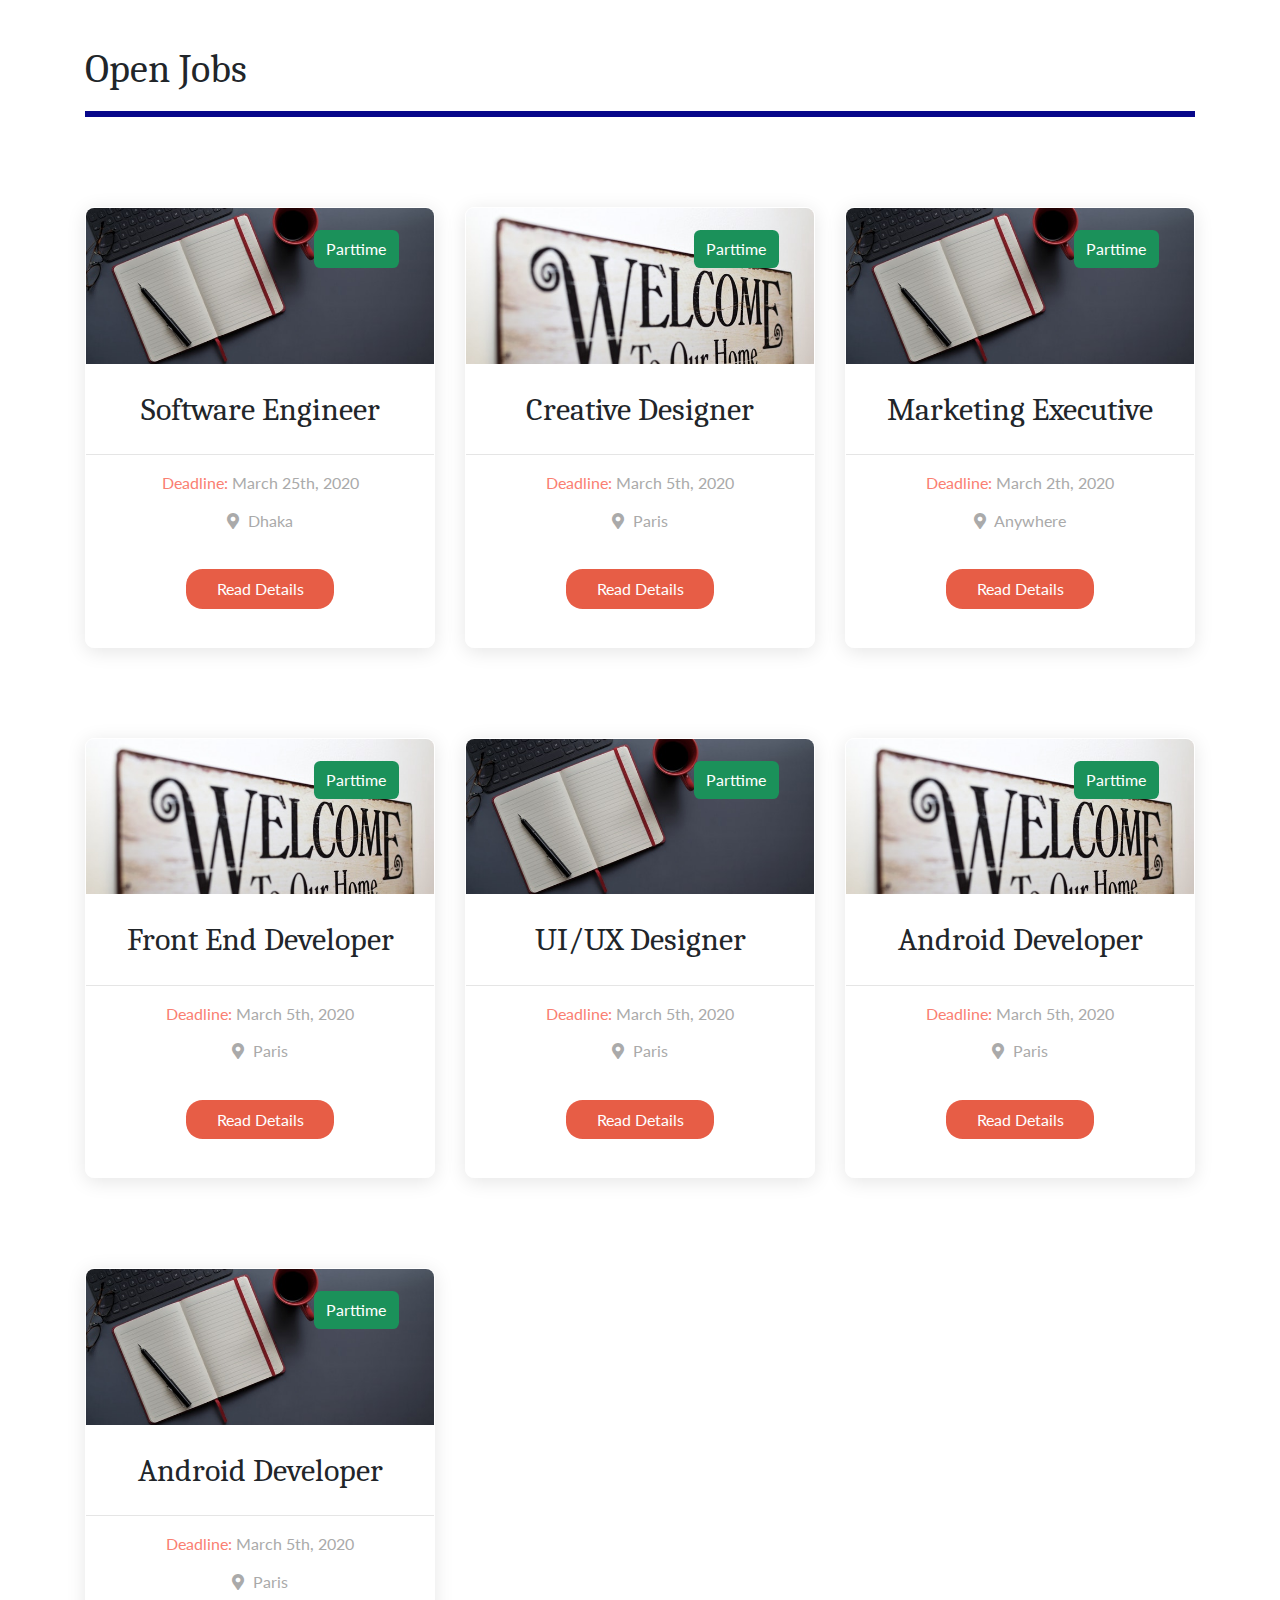
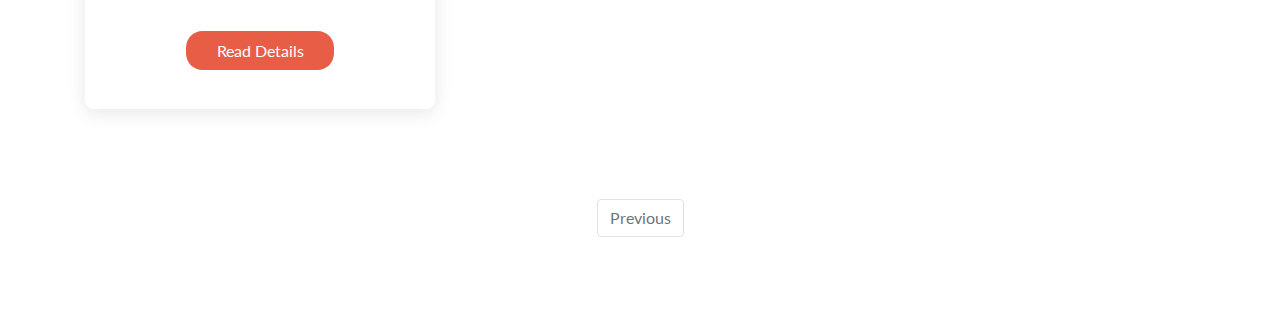
==== v0.02/index.html @ 9cc53091 "modal popup first version- bug need to fix" ====
<!DOCTYPE html>
<html lang="en">

<head>
    <meta charset="UTF-8">
    <meta name="viewport" content="width=device-width, initial-scale=1.0">
    <title>Job Listing Page</title>
    <link rel="stylesheet" href="https://stackpath.bootstrapcdn.com/bootstrap/4.4.1/css/bootstrap.min.css"
        integrity="sha384-Vkoo8x4CGsO3+Hhxv8T/Q5PaXtkKtu6ug5TOeNV6gBiFeWPGFN9MuhOf23Q9Ifjh" crossorigin="anonymous">
    <link rel="stylesheet" href="https://cdnjs.cloudflare.com/ajax/libs/font-awesome/5.12.1/css/all.min.css">
    <link rel="stylesheet" href="./style.css">
</head>

<body>
    <div class="open-jobs-wrapper">
        <div class="container">
            <h1 class="heading">Open Jobs</h1>
            <div id="page">
                <div class="row">
                    <div class="col-12 col-sm-6 col-md-6 col-lg-4 col-xl-4">
                        <div class="my-card card-1">
                            <div class="banner">
                                <span class="job-nature">Parttime</span>
                            </div>
                            <div class="job-header">
                                <!-- <i class="fab fa-adn"></i> -->
                                <h2 class="title">Software Engineer</h2>
                            </div>
                            <hr>
                            <div class="job-description">
                                <p><span class="deadline">Deadline:</span> March 25th, 2020</p>
                                <p class="location"><i class="fas fa-map-marker-alt"></i>Dhaka</p>
                            </div>
                            <div class="button-block">
                                <a href="./details.html" class="button">Read Details</a>
                            </div>
                        </div>
                    </div>

                    <div class="col-12 col-sm-6 col-md-6 col-lg-4 col-xl-4">
                        <div class="my-card card-2">
                            <div class="banner">
                                <span class="job-nature">Parttime</span>
                            </div>
                            <div class="job-header">

                                <!-- <i class="fab fa-algolia"></i> -->
                                <h2 class="title">Creative Designer</h2>
                            </div>
                            <hr>
                            <div class="job-description">
                                <p><span class="deadline">Deadline:</span> March 5th, 2020</p>
                                <p class="location"><i class="fas fa-map-marker-alt"></i>Paris</p>
                            </div>
                            <div class="button-block">
                                <a href="./details.html" class="button">Read Details</a>
                            </div>
                        </div>
                    </div>
                    <div class="col-12 col-sm-6 col-md-6 col-lg-4 col-xl-4">
                        <div class="my-card card-3">
                            <div class="banner">
                                <span class="job-nature">Parttime</span>
                            </div>
                            <div class="job-header">

                                <!-- <i class="fab fa-adn"></i> -->
                                <h2 class="title">Marketing Executive</h2>
                            </div>
                            <hr>
                            <div class="job-description">
                                <p><span class="deadline">Deadline:</span> March 2th, 2020</p>
                                <p class="location"><i class="fas fa-map-marker-alt"></i>Anywhere</p>
                            </div>
                            <div class="button-block">
                                <a href="./details.html" class="button">Read Details</a>
                            </div>
                        </div>
                    </div>
                    <div class="col-12 col-sm-6 col-md-6 col-lg-4 col-xl-4">
                        <div class="my-card card-4">
                            <div class="banner">
                                <span class="job-nature">Parttime</span>
                            </div>
                            <div class="job-header">
                                
                                <h2 class="title">Front End Developer</h2>
                            </div>
                            <hr>
                            <div class="job-description">
                                <p><span class="deadline">Deadline:</span> March 5th, 2020</p>
                                <p class="location"><i class="fas fa-map-marker-alt"></i>Paris</p>
                            </div>
                            <div class="button-block">
                                <a href="./details.html" class="button">Read Details</a>
                            </div>
                        </div>
                    </div>

                    <div class="col-12 col-sm-6 col-md-6 col-lg-4 col-xl-4">
                        <div class="my-card card-5">
                            <div class="banner">
                                <span class="job-nature">Parttime</span>
                            </div>
                            <div class="job-header">

                                <!-- <i class="fab fa-airbnb"></i> -->
                                <h2 class="title">UI/UX Designer</h2>
                            </div>
                            <hr>
                            <div class="job-description">
                                <p><span class="deadline">Deadline:</span> March 5th, 2020</p>
                                <p class="location"><i class="fas fa-map-marker-alt"></i>Paris</p>
                            </div>
                            <div class="button-block">
                                <a href="./details.html" class="button">Read Details</a>
                            </div>
                        </div>
                    </div>

                    <div class="col-12 col-sm-6 col-md-6 col-lg-4 col-xl-4">
                        <div class="my-card card-6">
                            <div class="banner">
                                <span class="job-nature">Parttime</span>
                            </div>
                            <div class="job-header">

                                <!-- <i class="fab fa-airbnb"></i> -->
                                <h2 class="title">Android Developer</h2>
                            </div>
                            <hr>
                            <div class="job-description">
                                <p><span class="deadline">Deadline:</span> March 5th, 2020</p>
                                <p class="location"><i class="fas fa-map-marker-alt"></i>Paris</p>
                            </div>
                            <div class="button-block">
                                <a href="./details.html" class="button">Read Details</a>
                            </div>
                        </div>
                    </div><div class="col-12 col-sm-6 col-md-6 col-lg-4 col-xl-4">
                        <div class="my-card card-7">
                            <div class="banner">
                                <span class="job-nature">Parttime</span>
                            </div>
                            <div class="job-header">

                                <!-- <i class="fab fa-airbnb"></i> -->
                                <h2 class="title">Android Developer</h2>
                            </div>
                            <hr>
                            <div class="job-description">
                                <p><span class="deadline">Deadline:</span> March 5th, 2020</p>
                                <p class="location"><i class="fas fa-map-marker-alt"></i>Paris</p>
                            </div>
                            <div class="button-block">
                                <a href="./details.html" class="button">Read Details</a>
                            </div>
                        </div>
                    </div>
                </div>
            </div>

            <nav aria-label="Page navigation example">
                <ul class="pagination justify-content-center">
                    <li class="page-item disabled">
                        <a class="page-link" href="#" tabindex="-1">Previous</a>
                    </li>
                    <!-- <li class="page-item">
                        <a class="page-link" href="#">1<span class="sr-only">(current)</span></a>
                    </li>
                    <li class="page-item">
                        <a class="page-link" href="#">2</a>
                    </li>
                    <li class="page-item"><a class="page-link" href="#">3</a></li>
                ./details.html<li class="page-item">
                        <a class="page-link" href="#">Next</a>
                    </li> -->
                </ul>
            </nav>
        </div>
    </div>

    <!-- Bootstrap Core JavaScript -->
    <!-- jQuery first, then Popper.js, then Bootstrap JS -->
    <script src="https://code.jquery.com/jquery-3.4.1.min.js"
        integrity="sha256-CSXorXvZcTkaix6Yvo6HppcZGetbYMGWSFlBw8HfCJo=" crossorigin="anonymous"></script>
    <script src="https://cdn.jsdelivr.net/npm/popper.js@1.16.0/dist/umd/popper.min.js"
        integrity="sha384-Q6E9RHvbIyZFJoft+2mJbHaEWldlvI9IOYy5n3zV9zzTtmI3UksdQRVvoxMfooAo" crossorigin="anonymous">
    </script>
    <script src="https://stackpath.bootstrapcdn.com/bootstrap/4.4.1/js/bootstrap.min.js"
        integrity="sha384-wfSDF2E50Y2D1uUdj0O3uMBJnjuUD4Ih7YwaYd1iqfktj0Uod8GCExl3Og8ifwB6" crossorigin="anonymous">
    </script>
    <!-- <script src="./script.js"></script> -->
</body>

</html>
---- v0.02/style.css ----
@import url('https://fonts.googleapis.com/css?family=Caladea|Lato&display=swap');

body {
    margin: 0;
    padding: 0;
    font-family: 'Lato', sans-serif;
    font-size: 16px;
    line-height: 1.5rem;
}

.open-jobs-wrapper {
    margin-top: 5vh;
    margin-bottom: 10vh;
}

.open-jobs-wrapper .heading {
    font-family: 'Caladea', serif;
    margin-bottom: 10vh;
    padding-bottom: 2vh;
    border-bottom: 0.7vh solid rgb(7, 7, 138);
}

.my-card {
    /* width: 30vw; */
    border-radius: 1vh;
    border: 1px solid #fff;
    margin-bottom: 10vh;
    box-shadow: 0 0.3vw 1.5vw 0 rgba(0, 0, 0, 0.1);
    /* box-shadow: 0 0.3vw 1.5vw 0 rgba(0, 0, 0, 0.19); */
    /* text-align: center; */
    position: relative;
}

.my-card .banner {
    background-image: url(./image/showcase_1.jpg);
    width: 100%;
    height: 17.3vh;
    background-size: cover;
    border-top-left-radius: 0.9vh;
    border-top-right-radius: 0.9vh;
}

.card-2 .banner{
    background-image: url(./image/showcase_2.jpg);
}

.card-4 .banner {
    background-image: url(./image/showcase_2.jpg);
}

.card-6 .banner {
    background-image: url(./image/showcase_2.jpg);
}

.my-card p {
    color: #aaa;
    margin: 0;
}

.job-nature {
    padding: 0.8vh 1vw;
    color: #fff;
    position: absolute;
    top: 5%;
    right: 10%;
    background-color: #1b915a;
    border-radius: 0.5vw;
}

.job-header {}

.job-header i {
    font-size: 3vw;
    display: block;
    text-align: center;
    color: #47db96;
}

.job-header .title {
    /* display: block; */
    text-align: center;
    margin: 0;
    padding: 3vh 0 1vh 0;
    font-family: 'Caladea', serif;
    font-weight: 400;
}

.job-description {
    text-align: center;
    padding: 0 0 3vh 0;
}

.job-description .deadline {
    color: salmon;
}

.job-description .location {
    margin: 1.5vh 0 0 0;
}

.location i {
    margin-right: 0.7vw;
}

.button-block {
    text-align: center;
    margin: 2vh 0 5vh 0;
}

.button {
    padding: 0.8vw 2.4vw;
    /* border: 1px solid rgb(71, 219, 150); */
    color: #fff;
    border-radius: 1.3vw;
    background-color: #E75D46;

}

.button:hover {
    background-color: #fff;
    border: 1px solid #E75D46;
    text-decoration: none;
    color: #aaa;
}

.center-content {
    display: flex;
    justify-content: center;
}
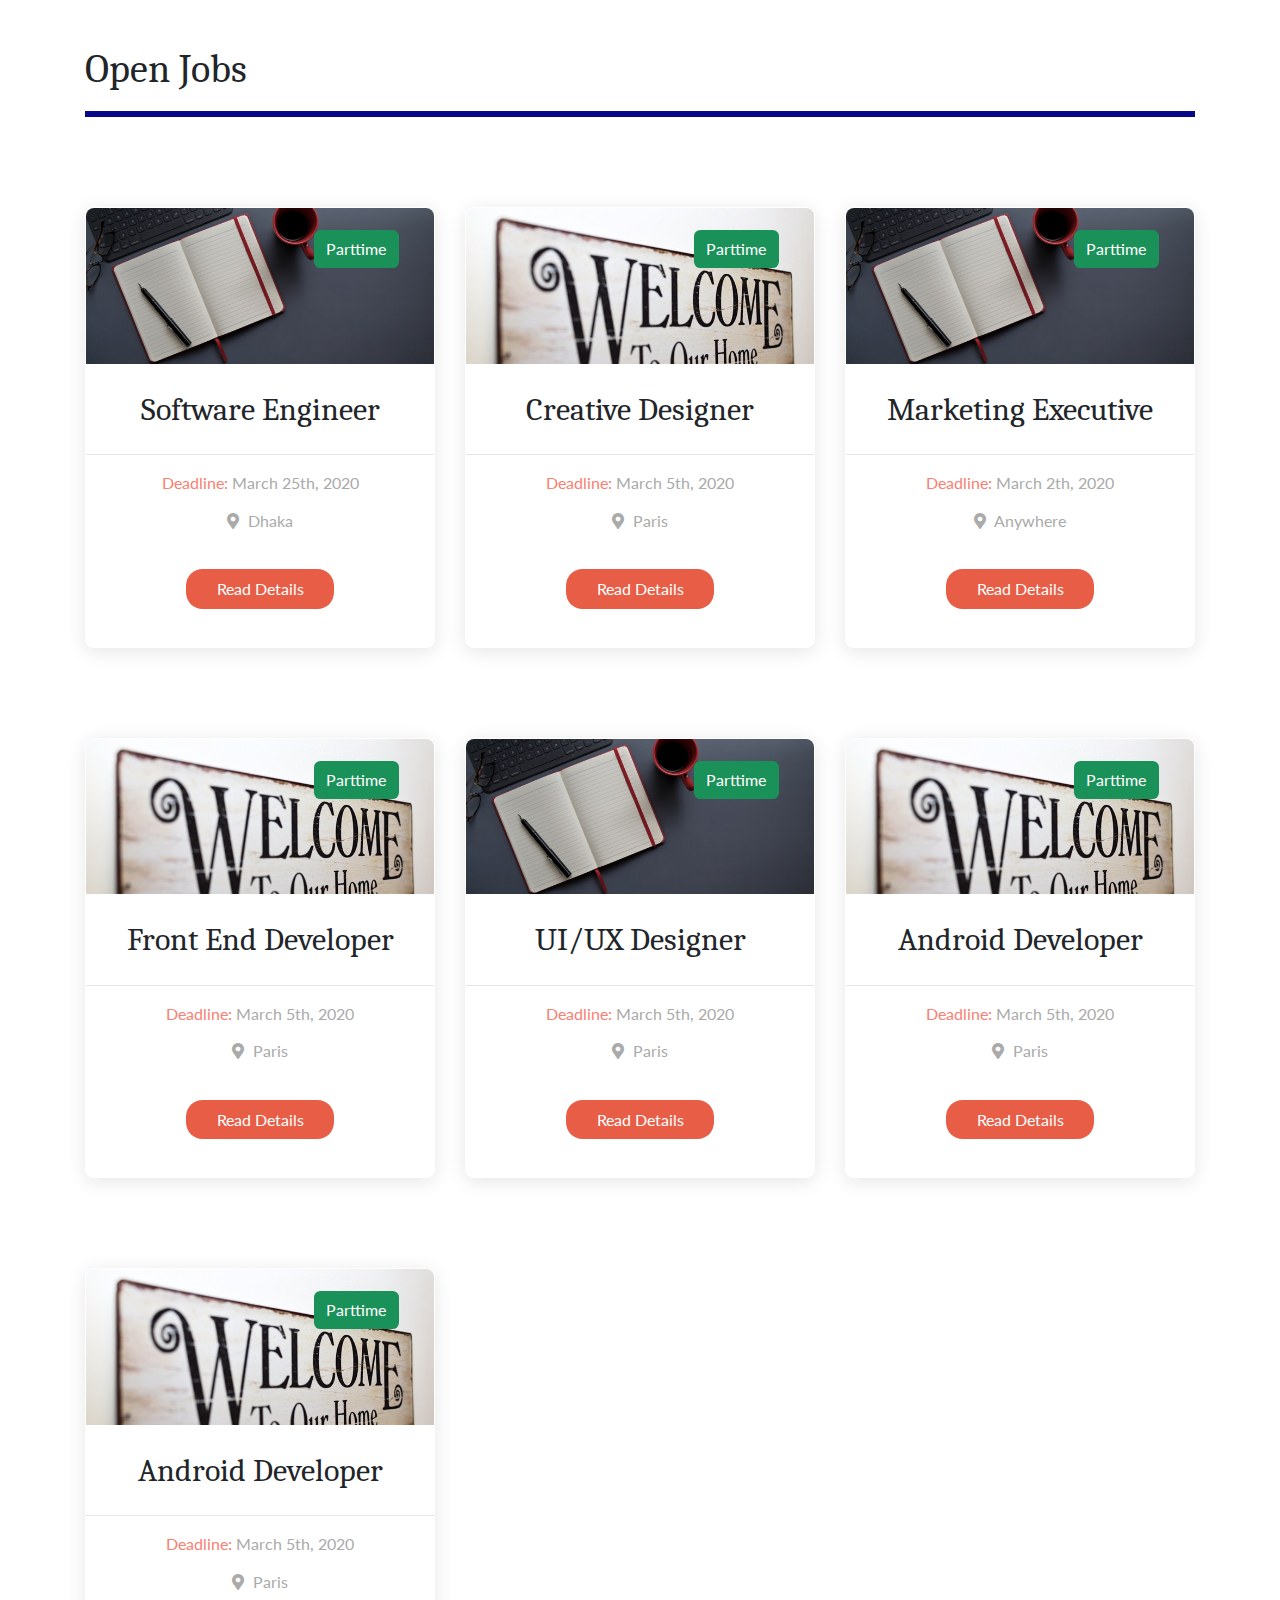
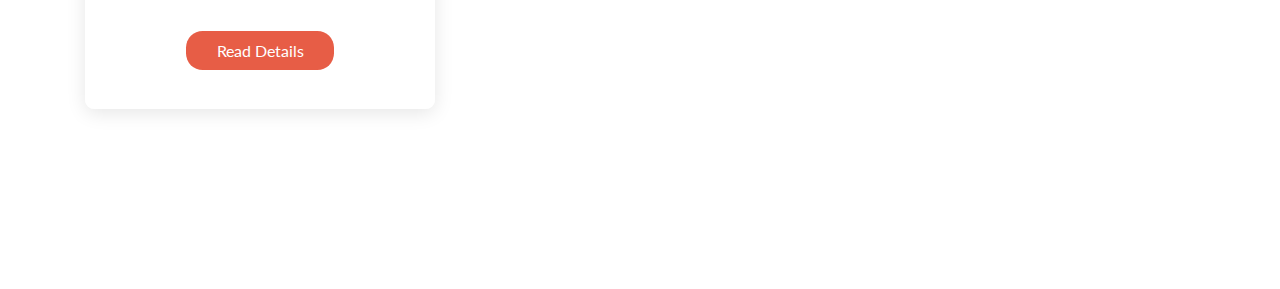
==== commit d4cb084e: "modal fixed" ====
--- a/v0.02/index.html
+++ b/v0.02/index.html
@@ -12,6 +12,13 @@
 </head>
 
 <body>
+    
+    <div class="overlay-search-wrapper">
+        
+    </div>
+
+    <!-- Open Jobs and Card Section Start -->
+
     <div class="open-jobs-wrapper">
         <div class="container">
             <h1 class="heading">Open Jobs</h1>
@@ -137,8 +144,10 @@
                                 <a href="./details.html" class="button">Read Details</a>
                             </div>
                         </div>
-                    </div><div class="col-12 col-sm-6 col-md-6 col-lg-4 col-xl-4">
-                        <div class="my-card card-7">
+                    </div>
+
+                    <div class="col-12 col-sm-6 col-md-6 col-lg-4 col-xl-4">
+                        <div class="my-card card-6">
                             <div class="banner">
                                 <span class="job-nature">Parttime</span>
                             </div>
@@ -162,20 +171,20 @@
 
             <nav aria-label="Page navigation example">
                 <ul class="pagination justify-content-center">
-                    <li class="page-item disabled">
+                    <!-- <li class="page-item disabled">
                         <a class="page-link" href="#" tabindex="-1">Previous</a>
                     </li>
-                    <!-- <li class="page-item">
+                    <li class="page-item">
                         <a class="page-link" href="#">1<span class="sr-only">(current)</span></a>
                     </li>
                     <li class="page-item">
                         <a class="page-link" href="#">2</a>
                     </li>
                     <li class="page-item"><a class="page-link" href="#">3</a></li>
-                ./details.html<li class="page-item">
+                    <li class="page-item">
                         <a class="page-link" href="#">Next</a>
-                    </li> -->
-                </ul>
+                    </li>
+                </ul> -->
             </nav>
         </div>
     </div>
@@ -190,7 +199,7 @@
     <script src="https://stackpath.bootstrapcdn.com/bootstrap/4.4.1/js/bootstrap.min.js"
         integrity="sha384-wfSDF2E50Y2D1uUdj0O3uMBJnjuUD4Ih7YwaYd1iqfktj0Uod8GCExl3Og8ifwB6" crossorigin="anonymous">
     </script>
-    <!-- <script src="./script.js"></script> -->
+    <script src="./script.js"></script>
 </body>
 
 </html>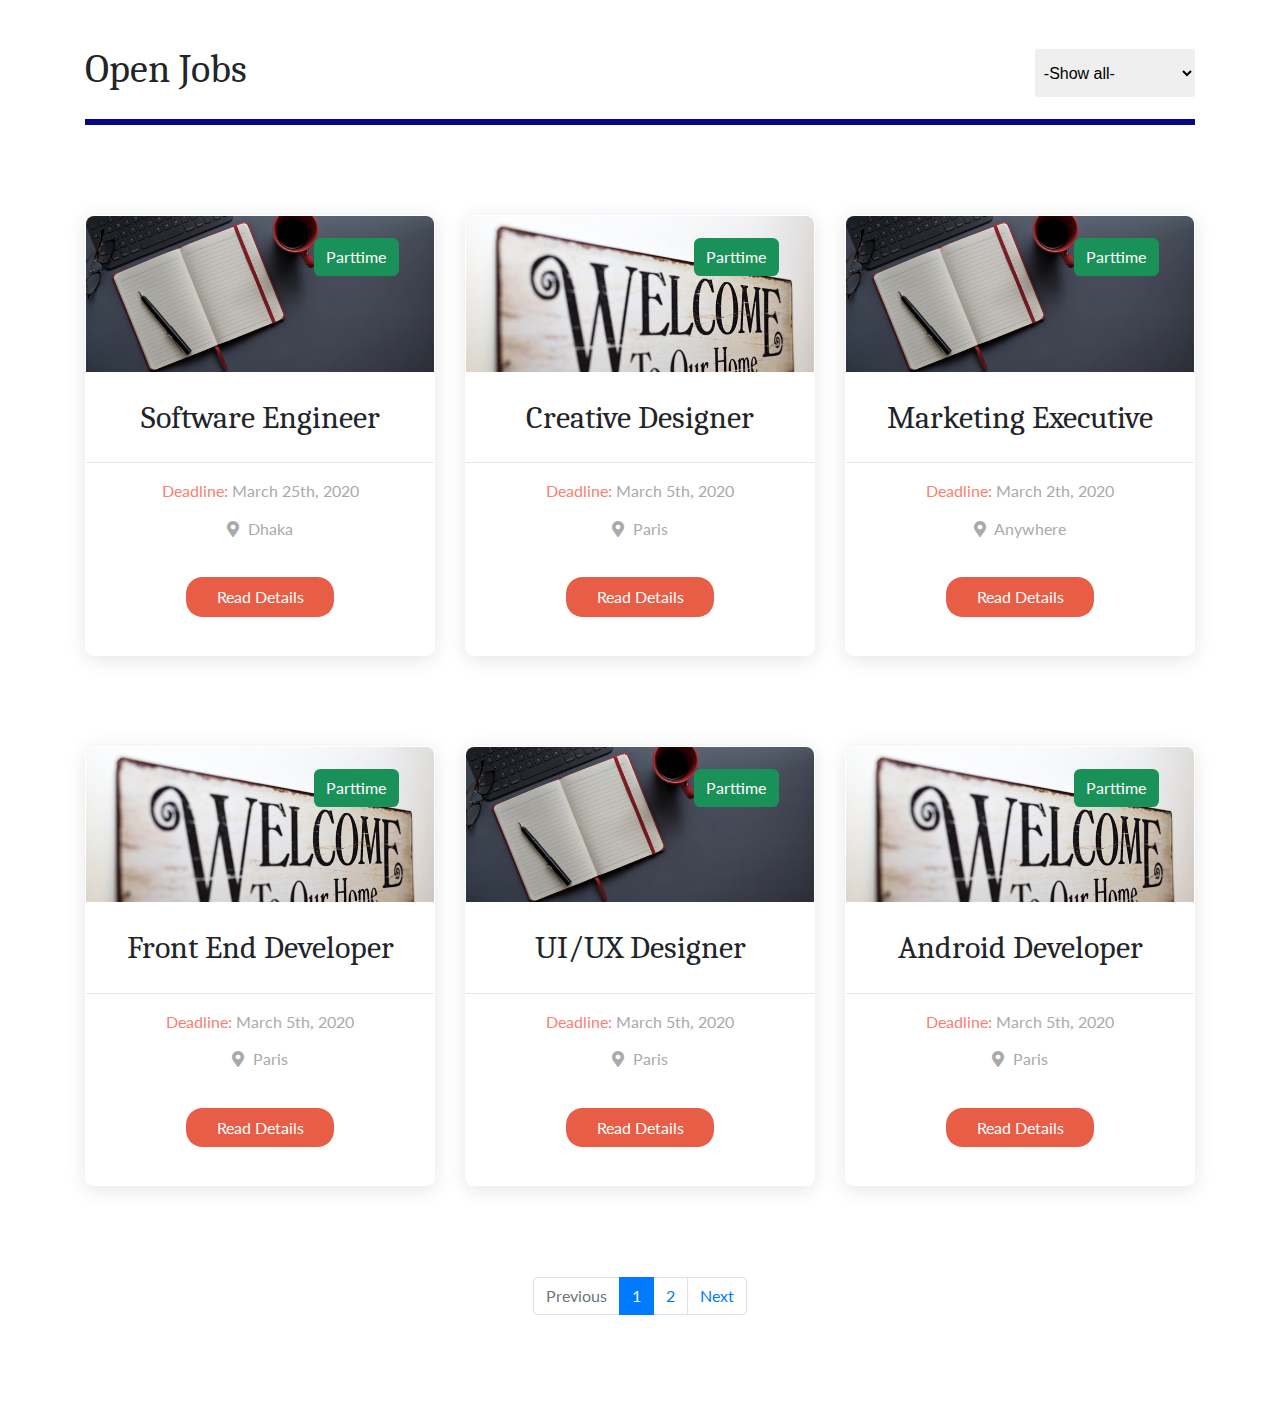
==== commit 81d50086: "added sorting in open jobs header and cdn removed" ====
--- a/v0.02/index.html
+++ b/v0.02/index.html
@@ -5,23 +5,32 @@
     <meta charset="UTF-8">
     <meta name="viewport" content="width=device-width, initial-scale=1.0">
     <title>Job Listing Page</title>
-    <link rel="stylesheet" href="https://stackpath.bootstrapcdn.com/bootstrap/4.4.1/css/bootstrap.min.css"
-        integrity="sha384-Vkoo8x4CGsO3+Hhxv8T/Q5PaXtkKtu6ug5TOeNV6gBiFeWPGFN9MuhOf23Q9Ifjh" crossorigin="anonymous">
-    <link rel="stylesheet" href="https://cdnjs.cloudflare.com/ajax/libs/font-awesome/5.12.1/css/all.min.css">
+    <link rel="stylesheet" href="./resources/bootstrap/bootstrap.min.css">
+    <link rel="stylesheet" href="./resources/font-awesome/css/all.min.css">
     <link rel="stylesheet" href="./style.css">
 </head>
 
 <body>
-    
+
     <div class="overlay-search-wrapper">
-        
+
     </div>
 
     <!-- Open Jobs and Card Section Start -->
 
     <div class="open-jobs-wrapper">
         <div class="container">
-            <h1 class="heading">Open Jobs</h1>
+            <div class="open-job-header">
+                <h1 class="heading">Open Jobs</h1>
+                <div class="right-dropdown">
+                    <select name="dropdown" id="dropdown">
+                        <option value="-Show-All" selected>-Show all-</option>
+                        <option value="design">Parttime</option>
+                        <option value="development">Fulltime</option>
+                        <option value="marketing">Remote</option>
+                    </select>
+                </div>
+            </div>
             <div id="page">
                 <div class="row">
                     <div class="col-12 col-sm-6 col-md-6 col-lg-4 col-xl-4">
@@ -90,7 +99,7 @@
                                 <span class="job-nature">Parttime</span>
                             </div>
                             <div class="job-header">
-                                
+
                                 <h2 class="title">Front End Developer</h2>
                             </div>
                             <hr>
@@ -183,22 +192,16 @@
                     <li class="page-item"><a class="page-link" href="#">3</a></li>
                     <li class="page-item">
                         <a class="page-link" href="#">Next</a>
-                    </li>
-                </ul> -->
+                    </li>-->
+                </ul>
             </nav>
         </div>
     </div>
 
     <!-- Bootstrap Core JavaScript -->
     <!-- jQuery first, then Popper.js, then Bootstrap JS -->
-    <script src="https://code.jquery.com/jquery-3.4.1.min.js"
-        integrity="sha256-CSXorXvZcTkaix6Yvo6HppcZGetbYMGWSFlBw8HfCJo=" crossorigin="anonymous"></script>
-    <script src="https://cdn.jsdelivr.net/npm/popper.js@1.16.0/dist/umd/popper.min.js"
-        integrity="sha384-Q6E9RHvbIyZFJoft+2mJbHaEWldlvI9IOYy5n3zV9zzTtmI3UksdQRVvoxMfooAo" crossorigin="anonymous">
-    </script>
-    <script src="https://stackpath.bootstrapcdn.com/bootstrap/4.4.1/js/bootstrap.min.js"
-        integrity="sha384-wfSDF2E50Y2D1uUdj0O3uMBJnjuUD4Ih7YwaYd1iqfktj0Uod8GCExl3Og8ifwB6" crossorigin="anonymous">
-    </script>
+    <script src="./resources/bootstrap/jquery.min.js"></script>
+    <script src="./resources/bootstrap/bootstrap.min.js"></script>
     <script src="./script.js"></script>
 </body>
 
--- a/v0.02/resources/font-awesome/css/all.min.css
+++ b/v0.02/resources/font-awesome/css/all.min.css
@@ -0,0 +1,5 @@
+/*!
+ * Font Awesome Free 5.11.2 by @fontawesome - https://fontawesome.com
+ * License - https://fontawesome.com/license/free (Icons: CC BY 4.0, Fonts: SIL OFL 1.1, Code: MIT License)
+ */
+.fa,.fab,.fad,.fal,.far,.fas{-moz-osx-font-smoothing:grayscale;-webkit-font-smoothing:antialiased;display:inline-block;font-style:normal;font-variant:normal;text-rendering:auto;line-height:1}.fa-lg{font-size:1.33333em;line-height:.75em;vertical-align:-.0667em}.fa-xs{font-size:.75em}.fa-sm{font-size:.875em}.fa-1x{font-size:1em}.fa-2x{font-size:2em}.fa-3x{font-size:3em}.fa-4x{font-size:4em}.fa-5x{font-size:5em}.fa-6x{font-size:6em}.fa-7x{font-size:7em}.fa-8x{font-size:8em}.fa-9x{font-size:9em}.fa-10x{font-size:10em}.fa-fw{text-align:center;width:1.25em}.fa-ul{list-style-type:none;margin-left:2.5em;padding-left:0}.fa-ul>li{position:relative}.fa-li{left:-2em;position:absolute;text-align:center;width:2em;line-height:inherit}.fa-border{border:.08em solid #eee;border-radius:.1em;padding:.2em .25em .15em}.fa-pull-left{float:left}.fa-pull-right{float:right}.fa.fa-pull-left,.fab.fa-pull-left,.fal.fa-pull-left,.far.fa-pull-left,.fas.fa-pull-left{margin-right:.3em}.fa.fa-pull-right,.fab.fa-pull-right,.fal.fa-pull-right,.far.fa-pull-right,.fas.fa-pull-right{margin-left:.3em}.fa-spin{-webkit-animation:fa-spin 2s linear infinite;animation:fa-spin 2s linear infinite}.fa-pulse{-webkit-animation:fa-spin 1s steps(8) infinite;animation:fa-spin 1s steps(8) infinite}@-webkit-keyframes fa-spin{0%{-webkit-transform:rotate(0deg);transform:rotate(0deg)}to{-webkit-transform:rotate(1turn);transform:rotate(1turn)}}@keyframes fa-spin{0%{-webkit-transform:rotate(0deg);transform:rotate(0deg)}to{-webkit-transform:rotate(1turn);transform:rotate(1turn)}}.fa-rotate-90{-ms-filter:"progid:DXImageTransform.Microsoft.BasicImage(rotation=1)";-webkit-transform:rotate(90deg);transform:rotate(90deg)}.fa-rotate-180{-ms-filter:"progid:DXImageTransform.Microsoft.BasicImage(rotation=2)";-webkit-transform:rotate(180deg);transform:rotate(180deg)}.fa-rotate-270{-ms-filter:"progid:DXImageTransform.Microsoft.BasicImage(rotation=3)";-webkit-transform:rotate(270deg);transform:rotate(270deg)}.fa-flip-horizontal{-ms-filter:"progid:DXImageTransform.Microsoft.BasicImage(rotation=0, mirror=1)";-webkit-transform:scaleX(-1);transform:scaleX(-1)}.fa-flip-vertical{-webkit-transform:scaleY(-1);transform:scaleY(-1)}.fa-flip-both,.fa-flip-horizontal.fa-flip-vertical,.fa-flip-vertical{-ms-filter:"progid:DXImageTransform.Microsoft.BasicImage(rotation=2, mirror=1)"}.fa-flip-both,.fa-flip-horizontal.fa-flip-vertical{-webkit-transform:scale(-1);transform:scale(-1)}:root .fa-flip-both,:root .fa-flip-horizontal,:root .fa-flip-vertical,:root .fa-rotate-90,:root .fa-rotate-180,:root .fa-rotate-270{-webkit-filter:none;filter:none}.fa-stack{display:inline-block;height:2em;line-height:2em;position:relative;vertical-align:middle;width:2.5em}.fa-stack-1x,.fa-stack-2x{left:0;position:absolute;text-align:center;width:100%}.fa-stack-1x{line-height:inherit}.fa-stack-2x{font-size:2em}.fa-inverse{color:#fff}.fa-500px:before{content:"\f26e"}.fa-accessible-icon:before{content:"\f368"}.fa-accusoft:before{content:"\f369"}.fa-acquisitions-incorporated:before{content:"\f6af"}.fa-ad:before{content:"\f641"}.fa-address-book:before{content:"\f2b9"}.fa-address-card:before{content:"\f2bb"}.fa-adjust:before{content:"\f042"}.fa-adn:before{content:"\f170"}.fa-adobe:before{content:"\f778"}.fa-adversal:before{content:"\f36a"}.fa-affiliatetheme:before{content:"\f36b"}.fa-air-freshener:before{content:"\f5d0"}.fa-airbnb:before{content:"\f834"}.fa-algolia:before{content:"\f36c"}.fa-align-center:before{content:"\f037"}.fa-align-justify:before{content:"\f039"}.fa-align-left:before{content:"\f036"}.fa-align-right:before{content:"\f038"}.fa-alipay:before{content:"\f642"}.fa-allergies:before{content:"\f461"}.fa-amazon:before{content:"\f270"}.fa-amazon-pay:before{content:"\f42c"}.fa-ambulance:before{content:"\f0f9"}.fa-american-sign-language-interpreting:before{content:"\f2a3"}.fa-amilia:before{content:"\f36d"}.fa-anchor:before{content:"\f13d"}.fa-android:before{content:"\f17b"}.fa-angellist:before{content:"\f209"}.fa-angle-double-down:before{content:"\f103"}.fa-angle-double-left:before{content:"\f100"}.fa-angle-double-right:before{content:"\f101"}.fa-angle-double-up:before{content:"\f102"}.fa-angle-down:before{content:"\f107"}.fa-angle-left:before{content:"\f104"}.fa-angle-right:before{content:"\f105"}.fa-angle-up:before{content:"\f106"}.fa-angry:before{content:"\f556"}.fa-angrycreative:before{content:"\f36e"}.fa-angular:before{content:"\f420"}.fa-ankh:before{content:"\f644"}.fa-app-store:before{content:"\f36f"}.fa-app-store-ios:before{content:"\f370"}.fa-apper:before{content:"\f371"}.fa-apple:before{content:"\f179"}.fa-apple-alt:before{content:"\f5d1"}.fa-apple-pay:before{content:"\f415"}.fa-archive:before{content:"\f187"}.fa-archway:before{content:"\f557"}.fa-arrow-alt-circle-down:before{content:"\f358"}.fa-arrow-alt-circle-left:before{content:"\f359"}.fa-arrow-alt-circle-right:before{content:"\f35a"}.fa-arrow-alt-circle-up:before{content:"\f35b"}.fa-arrow-circle-down:before{content:"\f0ab"}.fa-arrow-circle-left:before{content:"\f0a8"}.fa-arrow-circle-right:before{content:"\f0a9"}.fa-arrow-circle-up:before{content:"\f0aa"}.fa-arrow-down:before{content:"\f063"}.fa-arrow-left:before{content:"\f060"}.fa-arrow-right:before{content:"\f061"}.fa-arrow-up:before{content:"\f062"}.fa-arrows-alt:before{content:"\f0b2"}.fa-arrows-alt-h:before{content:"\f337"}.fa-arrows-alt-v:before{content:"\f338"}.fa-artstation:before{content:"\f77a"}.fa-assistive-listening-systems:before{content:"\f2a2"}.fa-asterisk:before{content:"\f069"}.fa-asymmetrik:before{content:"\f372"}.fa-at:before{content:"\f1fa"}.fa-atlas:before{content:"\f558"}.fa-atlassian:before{content:"\f77b"}.fa-atom:before{content:"\f5d2"}.fa-audible:before{content:"\f373"}.fa-audio-description:before{content:"\f29e"}.fa-autoprefixer:before{content:"\f41c"}.fa-avianex:before{content:"\f374"}.fa-aviato:before{content:"\f421"}.fa-award:before{content:"\f559"}.fa-aws:before{content:"\f375"}.fa-baby:before{content:"\f77c"}.fa-baby-carriage:before{content:"\f77d"}.fa-backspace:before{content:"\f55a"}.fa-backward:before{content:"\f04a"}.fa-bacon:before{content:"\f7e5"}.fa-balance-scale:before{content:"\f24e"}.fa-balance-scale-left:before{content:"\f515"}.fa-balance-scale-right:before{content:"\f516"}.fa-ban:before{content:"\f05e"}.fa-band-aid:before{content:"\f462"}.fa-bandcamp:before{content:"\f2d5"}.fa-barcode:before{content:"\f02a"}.fa-bars:before{content:"\f0c9"}.fa-baseball-ball:before{content:"\f433"}.fa-basketball-ball:before{content:"\f434"}.fa-bath:before{content:"\f2cd"}.fa-battery-empty:before{content:"\f244"}.fa-battery-full:before{content:"\f240"}.fa-battery-half:before{content:"\f242"}.fa-battery-quarter:before{content:"\f243"}.fa-battery-three-quarters:before{content:"\f241"}.fa-battle-net:before{content:"\f835"}.fa-bed:before{content:"\f236"}.fa-beer:before{content:"\f0fc"}.fa-behance:before{content:"\f1b4"}.fa-behance-square:before{content:"\f1b5"}.fa-bell:before{content:"\f0f3"}.fa-bell-slash:before{content:"\f1f6"}.fa-bezier-curve:before{content:"\f55b"}.fa-bible:before{content:"\f647"}.fa-bicycle:before{content:"\f206"}.fa-biking:before{content:"\f84a"}.fa-bimobject:before{content:"\f378"}.fa-binoculars:before{content:"\f1e5"}.fa-biohazard:before{content:"\f780"}.fa-birthday-cake:before{content:"\f1fd"}.fa-bitbucket:before{content:"\f171"}.fa-bitcoin:before{content:"\f379"}.fa-bity:before{content:"\f37a"}.fa-black-tie:before{content:"\f27e"}.fa-blackberry:before{content:"\f37b"}.fa-blender:before{content:"\f517"}.fa-blender-phone:before{content:"\f6b6"}.fa-blind:before{content:"\f29d"}.fa-blog:before{content:"\f781"}.fa-blogger:before{content:"\f37c"}.fa-blogger-b:before{content:"\f37d"}.fa-bluetooth:before{content:"\f293"}.fa-bluetooth-b:before{content:"\f294"}.fa-bold:before{content:"\f032"}.fa-bolt:before{content:"\f0e7"}.fa-bomb:before{content:"\f1e2"}.fa-bone:before{content:"\f5d7"}.fa-bong:before{content:"\f55c"}.fa-book:before{content:"\f02d"}.fa-book-dead:before{content:"\f6b7"}.fa-book-medical:before{content:"\f7e6"}.fa-book-open:before{content:"\f518"}.fa-book-reader:before{content:"\f5da"}.fa-bookmark:before{content:"\f02e"}.fa-bootstrap:before{content:"\f836"}.fa-border-all:before{content:"\f84c"}.fa-border-none:before{content:"\f850"}.fa-border-style:before{content:"\f853"}.fa-bowling-ball:before{content:"\f436"}.fa-box:before{content:"\f466"}.fa-box-open:before{content:"\f49e"}.fa-boxes:before{content:"\f468"}.fa-braille:before{content:"\f2a1"}.fa-brain:before{content:"\f5dc"}.fa-bread-slice:before{content:"\f7ec"}.fa-briefcase:before{content:"\f0b1"}.fa-briefcase-medical:before{content:"\f469"}.fa-broadcast-tower:before{content:"\f519"}.fa-broom:before{content:"\f51a"}.fa-brush:before{content:"\f55d"}.fa-btc:before{content:"\f15a"}.fa-buffer:before{content:"\f837"}.fa-bug:before{content:"\f188"}.fa-building:before{content:"\f1ad"}.fa-bullhorn:before{content:"\f0a1"}.fa-bullseye:before{content:"\f140"}.fa-burn:before{content:"\f46a"}.fa-buromobelexperte:before{content:"\f37f"}.fa-bus:before{content:"\f207"}.fa-bus-alt:before{content:"\f55e"}.fa-business-time:before{content:"\f64a"}.fa-buy-n-large:before{content:"\f8a6"}.fa-buysellads:before{content:"\f20d"}.fa-calculator:before{content:"\f1ec"}.fa-calendar:before{content:"\f133"}.fa-calendar-alt:before{content:"\f073"}.fa-calendar-check:before{content:"\f274"}.fa-calendar-day:before{content:"\f783"}.fa-calendar-minus:before{content:"\f272"}.fa-calendar-plus:before{content:"\f271"}.fa-calendar-times:before{content:"\f273"}.fa-calendar-week:before{content:"\f784"}.fa-camera:before{content:"\f030"}.fa-camera-retro:before{content:"\f083"}.fa-campground:before{content:"\f6bb"}.fa-canadian-maple-leaf:before{content:"\f785"}.fa-candy-cane:before{content:"\f786"}.fa-cannabis:before{content:"\f55f"}.fa-capsules:before{content:"\f46b"}.fa-car:before{content:"\f1b9"}.fa-car-alt:before{content:"\f5de"}.fa-car-battery:before{content:"\f5df"}.fa-car-crash:before{content:"\f5e1"}.fa-car-side:before{content:"\f5e4"}.fa-caret-down:before{content:"\f0d7"}.fa-caret-left:before{content:"\f0d9"}.fa-caret-right:before{content:"\f0da"}.fa-caret-square-down:before{content:"\f150"}.fa-caret-square-left:before{content:"\f191"}.fa-caret-square-right:before{content:"\f152"}.fa-caret-square-up:before{content:"\f151"}.fa-caret-up:before{content:"\f0d8"}.fa-carrot:before{content:"\f787"}.fa-cart-arrow-down:before{content:"\f218"}.fa-cart-plus:before{content:"\f217"}.fa-cash-register:before{content:"\f788"}.fa-cat:before{content:"\f6be"}.fa-cc-amazon-pay:before{content:"\f42d"}.fa-cc-amex:before{content:"\f1f3"}.fa-cc-apple-pay:before{content:"\f416"}.fa-cc-diners-club:before{content:"\f24c"}.fa-cc-discover:before{content:"\f1f2"}.fa-cc-jcb:before{content:"\f24b"}.fa-cc-mastercard:before{content:"\f1f1"}.fa-cc-paypal:before{content:"\f1f4"}.fa-cc-stripe:before{content:"\f1f5"}.fa-cc-visa:before{content:"\f1f0"}.fa-centercode:before{content:"\f380"}.fa-centos:before{content:"\f789"}.fa-certificate:before{content:"\f0a3"}.fa-chair:before{content:"\f6c0"}.fa-chalkboard:before{content:"\f51b"}.fa-chalkboard-teacher:before{content:"\f51c"}.fa-charging-station:before{content:"\f5e7"}.fa-chart-area:before{content:"\f1fe"}.fa-chart-bar:before{content:"\f080"}.fa-chart-line:before{content:"\f201"}.fa-chart-pie:before{content:"\f200"}.fa-check:before{content:"\f00c"}.fa-check-circle:before{content:"\f058"}.fa-check-double:before{content:"\f560"}.fa-check-square:before{content:"\f14a"}.fa-cheese:before{content:"\f7ef"}.fa-chess:before{content:"\f439"}.fa-chess-bishop:before{content:"\f43a"}.fa-chess-board:before{content:"\f43c"}.fa-chess-king:before{content:"\f43f"}.fa-chess-knight:before{content:"\f441"}.fa-chess-pawn:before{content:"\f443"}.fa-chess-queen:before{content:"\f445"}.fa-chess-rook:before{content:"\f447"}.fa-chevron-circle-down:before{content:"\f13a"}.fa-chevron-circle-left:before{content:"\f137"}.fa-chevron-circle-right:before{content:"\f138"}.fa-chevron-circle-up:before{content:"\f139"}.fa-chevron-down:before{content:"\f078"}.fa-chevron-left:before{content:"\f053"}.fa-chevron-right:before{content:"\f054"}.fa-chevron-up:before{content:"\f077"}.fa-child:before{content:"\f1ae"}.fa-chrome:before{content:"\f268"}.fa-chromecast:before{content:"\f838"}.fa-church:before{content:"\f51d"}.fa-circle:before{content:"\f111"}.fa-circle-notch:before{content:"\f1ce"}.fa-city:before{content:"\f64f"}.fa-clinic-medical:before{content:"\f7f2"}.fa-clipboard:before{content:"\f328"}.fa-clipboard-check:before{content:"\f46c"}.fa-clipboard-list:before{content:"\f46d"}.fa-clock:before{content:"\f017"}.fa-clone:before{content:"\f24d"}.fa-closed-captioning:before{content:"\f20a"}.fa-cloud:before{content:"\f0c2"}.fa-cloud-download-alt:before{content:"\f381"}.fa-cloud-meatball:before{content:"\f73b"}.fa-cloud-moon:before{content:"\f6c3"}.fa-cloud-moon-rain:before{content:"\f73c"}.fa-cloud-rain:before{content:"\f73d"}.fa-cloud-showers-heavy:before{content:"\f740"}.fa-cloud-sun:before{content:"\f6c4"}.fa-cloud-sun-rain:before{content:"\f743"}.fa-cloud-upload-alt:before{content:"\f382"}.fa-cloudscale:before{content:"\f383"}.fa-cloudsmith:before{content:"\f384"}.fa-cloudversify:before{content:"\f385"}.fa-cocktail:before{content:"\f561"}.fa-code:before{content:"\f121"}.fa-code-branch:before{content:"\f126"}.fa-codepen:before{content:"\f1cb"}.fa-codiepie:before{content:"\f284"}.fa-coffee:before{content:"\f0f4"}.fa-cog:before{content:"\f013"}.fa-cogs:before{content:"\f085"}.fa-coins:before{content:"\f51e"}.fa-columns:before{content:"\f0db"}.fa-comment:before{content:"\f075"}.fa-comment-alt:before{content:"\f27a"}.fa-comment-dollar:before{content:"\f651"}.fa-comment-dots:before{content:"\f4ad"}.fa-comment-medical:before{content:"\f7f5"}.fa-comment-slash:before{content:"\f4b3"}.fa-comments:before{content:"\f086"}.fa-comments-dollar:before{content:"\f653"}.fa-compact-disc:before{content:"\f51f"}.fa-compass:before{content:"\f14e"}.fa-compress:before{content:"\f066"}.fa-compress-arrows-alt:before{content:"\f78c"}.fa-concierge-bell:before{content:"\f562"}.fa-confluence:before{content:"\f78d"}.fa-connectdevelop:before{content:"\f20e"}.fa-contao:before{content:"\f26d"}.fa-cookie:before{content:"\f563"}.fa-cookie-bite:before{content:"\f564"}.fa-copy:before{content:"\f0c5"}.fa-copyright:before{content:"\f1f9"}.fa-cotton-bureau:before{content:"\f89e"}.fa-couch:before{content:"\f4b8"}.fa-cpanel:before{content:"\f388"}.fa-creative-commons:before{content:"\f25e"}.fa-creative-commons-by:before{content:"\f4e7"}.fa-creative-commons-nc:before{content:"\f4e8"}.fa-creative-commons-nc-eu:before{content:"\f4e9"}.fa-creative-commons-nc-jp:before{content:"\f4ea"}.fa-creative-commons-nd:before{content:"\f4eb"}.fa-creative-commons-pd:before{content:"\f4ec"}.fa-creative-commons-pd-alt:before{content:"\f4ed"}.fa-creative-commons-remix:before{content:"\f4ee"}.fa-creative-commons-sa:before{content:"\f4ef"}.fa-creative-commons-sampling:before{content:"\f4f0"}.fa-creative-commons-sampling-plus:before{content:"\f4f1"}.fa-creative-commons-share:before{content:"\f4f2"}.fa-creative-commons-zero:before{content:"\f4f3"}.fa-credit-card:before{content:"\f09d"}.fa-critical-role:before{content:"\f6c9"}.fa-crop:before{content:"\f125"}.fa-crop-alt:before{content:"\f565"}.fa-cross:before{content:"\f654"}.fa-crosshairs:before{content:"\f05b"}.fa-crow:before{content:"\f520"}.fa-crown:before{content:"\f521"}.fa-crutch:before{content:"\f7f7"}.fa-css3:before{content:"\f13c"}.fa-css3-alt:before{content:"\f38b"}.fa-cube:before{content:"\f1b2"}.fa-cubes:before{content:"\f1b3"}.fa-cut:before{content:"\f0c4"}.fa-cuttlefish:before{content:"\f38c"}.fa-d-and-d:before{content:"\f38d"}.fa-d-and-d-beyond:before{content:"\f6ca"}.fa-dashcube:before{content:"\f210"}.fa-database:before{content:"\f1c0"}.fa-deaf:before{content:"\f2a4"}.fa-delicious:before{content:"\f1a5"}.fa-democrat:before{content:"\f747"}.fa-deploydog:before{content:"\f38e"}.fa-deskpro:before{content:"\f38f"}.fa-desktop:before{content:"\f108"}.fa-dev:before{content:"\f6cc"}.fa-deviantart:before{content:"\f1bd"}.fa-dharmachakra:before{content:"\f655"}.fa-dhl:before{content:"\f790"}.fa-diagnoses:before{content:"\f470"}.fa-diaspora:before{content:"\f791"}.fa-dice:before{content:"\f522"}.fa-dice-d20:before{content:"\f6cf"}.fa-dice-d6:before{content:"\f6d1"}.fa-dice-five:before{content:"\f523"}.fa-dice-four:before{content:"\f524"}.fa-dice-one:before{content:"\f525"}.fa-dice-six:before{content:"\f526"}.fa-dice-three:before{content:"\f527"}.fa-dice-two:before{content:"\f528"}.fa-digg:before{content:"\f1a6"}.fa-digital-ocean:before{content:"\f391"}.fa-digital-tachograph:before{content:"\f566"}.fa-directions:before{content:"\f5eb"}.fa-discord:before{content:"\f392"}.fa-discourse:before{content:"\f393"}.fa-divide:before{content:"\f529"}.fa-dizzy:before{content:"\f567"}.fa-dna:before{content:"\f471"}.fa-dochub:before{content:"\f394"}.fa-docker:before{content:"\f395"}.fa-dog:before{content:"\f6d3"}.fa-dollar-sign:before{content:"\f155"}.fa-dolly:before{content:"\f472"}.fa-dolly-flatbed:before{content:"\f474"}.fa-donate:before{content:"\f4b9"}.fa-door-closed:before{content:"\f52a"}.fa-door-open:before{content:"\f52b"}.fa-dot-circle:before{content:"\f192"}.fa-dove:before{content:"\f4ba"}.fa-download:before{content:"\f019"}.fa-draft2digital:before{content:"\f396"}.fa-drafting-compass:before{content:"\f568"}.fa-dragon:before{content:"\f6d5"}.fa-draw-polygon:before{content:"\f5ee"}.fa-dribbble:before{content:"\f17d"}.fa-dribbble-square:before{content:"\f397"}.fa-dropbox:before{content:"\f16b"}.fa-drum:before{content:"\f569"}.fa-drum-steelpan:before{content:"\f56a"}.fa-drumstick-bite:before{content:"\f6d7"}.fa-drupal:before{content:"\f1a9"}.fa-dumbbell:before{content:"\f44b"}.fa-dumpster:before{content:"\f793"}.fa-dumpster-fire:before{content:"\f794"}.fa-dungeon:before{content:"\f6d9"}.fa-dyalog:before{content:"\f399"}.fa-earlybirds:before{content:"\f39a"}.fa-ebay:before{content:"\f4f4"}.fa-edge:before{content:"\f282"}.fa-edit:before{content:"\f044"}.fa-egg:before{content:"\f7fb"}.fa-eject:before{content:"\f052"}.fa-elementor:before{content:"\f430"}.fa-ellipsis-h:before{content:"\f141"}.fa-ellipsis-v:before{content:"\f142"}.fa-ello:before{content:"\f5f1"}.fa-ember:before{content:"\f423"}.fa-empire:before{content:"\f1d1"}.fa-envelope:before{content:"\f0e0"}.fa-envelope-open:before{content:"\f2b6"}.fa-envelope-open-text:before{content:"\f658"}.fa-envelope-square:before{content:"\f199"}.fa-envira:before{content:"\f299"}.fa-equals:before{content:"\f52c"}.fa-eraser:before{content:"\f12d"}.fa-erlang:before{content:"\f39d"}.fa-ethereum:before{content:"\f42e"}.fa-ethernet:before{content:"\f796"}.fa-etsy:before{content:"\f2d7"}.fa-euro-sign:before{content:"\f153"}.fa-evernote:before{content:"\f839"}.fa-exchange-alt:before{content:"\f362"}.fa-exclamation:before{content:"\f12a"}.fa-exclamation-circle:before{content:"\f06a"}.fa-exclamation-triangle:before{content:"\f071"}.fa-expand:before{content:"\f065"}.fa-expand-arrows-alt:before{content:"\f31e"}.fa-expeditedssl:before{content:"\f23e"}.fa-external-link-alt:before{content:"\f35d"}.fa-external-link-square-alt:before{content:"\f360"}.fa-eye:before{content:"\f06e"}.fa-eye-dropper:before{content:"\f1fb"}.fa-eye-slash:before{content:"\f070"}.fa-facebook:before{content:"\f09a"}.fa-facebook-f:before{content:"\f39e"}.fa-facebook-messenger:before{content:"\f39f"}.fa-facebook-square:before{content:"\f082"}.fa-fan:before{content:"\f863"}.fa-fantasy-flight-games:before{content:"\f6dc"}.fa-fast-backward:before{content:"\f049"}.fa-fast-forward:before{content:"\f050"}.fa-fax:before{content:"\f1ac"}.fa-feather:before{content:"\f52d"}.fa-feather-alt:before{content:"\f56b"}.fa-fedex:before{content:"\f797"}.fa-fedora:before{content:"\f798"}.fa-female:before{content:"\f182"}.fa-fighter-jet:before{content:"\f0fb"}.fa-figma:before{content:"\f799"}.fa-file:before{content:"\f15b"}.fa-file-alt:before{content:"\f15c"}.fa-file-archive:before{content:"\f1c6"}.fa-file-audio:before{content:"\f1c7"}.fa-file-code:before{content:"\f1c9"}.fa-file-contract:before{content:"\f56c"}.fa-file-csv:before{content:"\f6dd"}.fa-file-download:before{content:"\f56d"}.fa-file-excel:before{content:"\f1c3"}.fa-file-export:before{content:"\f56e"}.fa-file-image:before{content:"\f1c5"}.fa-file-import:before{content:"\f56f"}.fa-file-invoice:before{content:"\f570"}.fa-file-invoice-dollar:before{content:"\f571"}.fa-file-medical:before{content:"\f477"}.fa-file-medical-alt:before{content:"\f478"}.fa-file-pdf:before{content:"\f1c1"}.fa-file-powerpoint:before{content:"\f1c4"}.fa-file-prescription:before{content:"\f572"}.fa-file-signature:before{content:"\f573"}.fa-file-upload:before{content:"\f574"}.fa-file-video:before{content:"\f1c8"}.fa-file-word:before{content:"\f1c2"}.fa-fill:before{content:"\f575"}.fa-fill-drip:before{content:"\f576"}.fa-film:before{content:"\f008"}.fa-filter:before{content:"\f0b0"}.fa-fingerprint:before{content:"\f577"}.fa-fire:before{content:"\f06d"}.fa-fire-alt:before{content:"\f7e4"}.fa-fire-extinguisher:before{content:"\f134"}.fa-firefox:before{content:"\f269"}.fa-first-aid:before{content:"\f479"}.fa-first-order:before{content:"\f2b0"}.fa-first-order-alt:before{content:"\f50a"}.fa-firstdraft:before{content:"\f3a1"}.fa-fish:before{content:"\f578"}.fa-fist-raised:before{content:"\f6de"}.fa-flag:before{content:"\f024"}.fa-flag-checkered:before{content:"\f11e"}.fa-flag-usa:before{content:"\f74d"}.fa-flask:before{content:"\f0c3"}.fa-flickr:before{content:"\f16e"}.fa-flipboard:before{content:"\f44d"}.fa-flushed:before{content:"\f579"}.fa-fly:before{content:"\f417"}.fa-folder:before{content:"\f07b"}.fa-folder-minus:before{content:"\f65d"}.fa-folder-open:before{content:"\f07c"}.fa-folder-plus:before{content:"\f65e"}.fa-font:before{content:"\f031"}.fa-font-awesome:before{content:"\f2b4"}.fa-font-awesome-alt:before{content:"\f35c"}.fa-font-awesome-flag:before{content:"\f425"}.fa-font-awesome-logo-full:before{content:"\f4e6"}.fa-fonticons:before{content:"\f280"}.fa-fonticons-fi:before{content:"\f3a2"}.fa-football-ball:before{content:"\f44e"}.fa-fort-awesome:before{content:"\f286"}.fa-fort-awesome-alt:before{content:"\f3a3"}.fa-forumbee:before{content:"\f211"}.fa-forward:before{content:"\f04e"}.fa-foursquare:before{content:"\f180"}.fa-free-code-camp:before{content:"\f2c5"}.fa-freebsd:before{content:"\f3a4"}.fa-frog:before{content:"\f52e"}.fa-frown:before{content:"\f119"}.fa-frown-open:before{content:"\f57a"}.fa-fulcrum:before{content:"\f50b"}.fa-funnel-dollar:before{content:"\f662"}.fa-futbol:before{content:"\f1e3"}.fa-galactic-republic:before{content:"\f50c"}.fa-galactic-senate:before{content:"\f50d"}.fa-gamepad:before{content:"\f11b"}.fa-gas-pump:before{content:"\f52f"}.fa-gavel:before{content:"\f0e3"}.fa-gem:before{content:"\f3a5"}.fa-genderless:before{content:"\f22d"}.fa-get-pocket:before{content:"\f265"}.fa-gg:before{content:"\f260"}.fa-gg-circle:before{content:"\f261"}.fa-ghost:before{content:"\f6e2"}.fa-gift:before{content:"\f06b"}.fa-gifts:before{content:"\f79c"}.fa-git:before{content:"\f1d3"}.fa-git-alt:before{content:"\f841"}.fa-git-square:before{content:"\f1d2"}.fa-github:before{content:"\f09b"}.fa-github-alt:before{content:"\f113"}.fa-github-square:before{content:"\f092"}.fa-gitkraken:before{content:"\f3a6"}.fa-gitlab:before{content:"\f296"}.fa-gitter:before{content:"\f426"}.fa-glass-cheers:before{content:"\f79f"}.fa-glass-martini:before{content:"\f000"}.fa-glass-martini-alt:before{content:"\f57b"}.fa-glass-whiskey:before{content:"\f7a0"}.fa-glasses:before{content:"\f530"}.fa-glide:before{content:"\f2a5"}.fa-glide-g:before{content:"\f2a6"}.fa-globe:before{content:"\f0ac"}.fa-globe-africa:before{content:"\f57c"}.fa-globe-americas:before{content:"\f57d"}.fa-globe-asia:before{content:"\f57e"}.fa-globe-europe:before{content:"\f7a2"}.fa-gofore:before{content:"\f3a7"}.fa-golf-ball:before{content:"\f450"}.fa-goodreads:before{content:"\f3a8"}.fa-goodreads-g:before{content:"\f3a9"}.fa-google:before{content:"\f1a0"}.fa-google-drive:before{content:"\f3aa"}.fa-google-play:before{content:"\f3ab"}.fa-google-plus:before{content:"\f2b3"}.fa-google-plus-g:before{content:"\f0d5"}.fa-google-plus-square:before{content:"\f0d4"}.fa-google-wallet:before{content:"\f1ee"}.fa-gopuram:before{content:"\f664"}.fa-graduation-cap:before{content:"\f19d"}.fa-gratipay:before{content:"\f184"}.fa-grav:before{content:"\f2d6"}.fa-greater-than:before{content:"\f531"}.fa-greater-than-equal:before{content:"\f532"}.fa-grimace:before{content:"\f57f"}.fa-grin:before{content:"\f580"}.fa-grin-alt:before{content:"\f581"}.fa-grin-beam:before{content:"\f582"}.fa-grin-beam-sweat:before{content:"\f583"}.fa-grin-hearts:before{content:"\f584"}.fa-grin-squint:before{content:"\f585"}.fa-grin-squint-tears:before{content:"\f586"}.fa-grin-stars:before{content:"\f587"}.fa-grin-tears:before{content:"\f588"}.fa-grin-tongue:before{content:"\f589"}.fa-grin-tongue-squint:before{content:"\f58a"}.fa-grin-tongue-wink:before{content:"\f58b"}.fa-grin-wink:before{content:"\f58c"}.fa-grip-horizontal:before{content:"\f58d"}.fa-grip-lines:before{content:"\f7a4"}.fa-grip-lines-vertical:before{content:"\f7a5"}.fa-grip-vertical:before{content:"\f58e"}.fa-gripfire:before{content:"\f3ac"}.fa-grunt:before{content:"\f3ad"}.fa-guitar:before{content:"\f7a6"}.fa-gulp:before{content:"\f3ae"}.fa-h-square:before{content:"\f0fd"}.fa-hacker-news:before{content:"\f1d4"}.fa-hacker-news-square:before{content:"\f3af"}.fa-hackerrank:before{content:"\f5f7"}.fa-hamburger:before{content:"\f805"}.fa-hammer:before{content:"\f6e3"}.fa-hamsa:before{content:"\f665"}.fa-hand-holding:before{content:"\f4bd"}.fa-hand-holding-heart:before{content:"\f4be"}.fa-hand-holding-usd:before{content:"\f4c0"}.fa-hand-lizard:before{content:"\f258"}.fa-hand-middle-finger:before{content:"\f806"}.fa-hand-paper:before{content:"\f256"}.fa-hand-peace:before{content:"\f25b"}.fa-hand-point-down:before{content:"\f0a7"}.fa-hand-point-left:before{content:"\f0a5"}.fa-hand-point-right:before{content:"\f0a4"}.fa-hand-point-up:before{content:"\f0a6"}.fa-hand-pointer:before{content:"\f25a"}.fa-hand-rock:before{content:"\f255"}.fa-hand-scissors:before{content:"\f257"}.fa-hand-spock:before{content:"\f259"}.fa-hands:before{content:"\f4c2"}.fa-hands-helping:before{content:"\f4c4"}.fa-handshake:before{content:"\f2b5"}.fa-hanukiah:before{content:"\f6e6"}.fa-hard-hat:before{content:"\f807"}.fa-hashtag:before{content:"\f292"}.fa-hat-cowboy:before{content:"\f8c0"}.fa-hat-cowboy-side:before{content:"\f8c1"}.fa-hat-wizard:before{content:"\f6e8"}.fa-haykal:before{content:"\f666"}.fa-hdd:before{content:"\f0a0"}.fa-heading:before{content:"\f1dc"}.fa-headphones:before{content:"\f025"}.fa-headphones-alt:before{content:"\f58f"}.fa-headset:before{content:"\f590"}.fa-heart:before{content:"\f004"}.fa-heart-broken:before{content:"\f7a9"}.fa-heartbeat:before{content:"\f21e"}.fa-helicopter:before{content:"\f533"}.fa-highlighter:before{content:"\f591"}.fa-hiking:before{content:"\f6ec"}.fa-hippo:before{content:"\f6ed"}.fa-hips:before{content:"\f452"}.fa-hire-a-helper:before{content:"\f3b0"}.fa-history:before{content:"\f1da"}.fa-hockey-puck:before{content:"\f453"}.fa-holly-berry:before{content:"\f7aa"}.fa-home:before{content:"\f015"}.fa-hooli:before{content:"\f427"}.fa-hornbill:before{content:"\f592"}.fa-horse:before{content:"\f6f0"}.fa-horse-head:before{content:"\f7ab"}.fa-hospital:before{content:"\f0f8"}.fa-hospital-alt:before{content:"\f47d"}.fa-hospital-symbol:before{content:"\f47e"}.fa-hot-tub:before{content:"\f593"}.fa-hotdog:before{content:"\f80f"}.fa-hotel:before{content:"\f594"}.fa-hotjar:before{content:"\f3b1"}.fa-hourglass:before{content:"\f254"}.fa-hourglass-end:before{content:"\f253"}.fa-hourglass-half:before{content:"\f252"}.fa-hourglass-start:before{content:"\f251"}.fa-house-damage:before{content:"\f6f1"}.fa-houzz:before{content:"\f27c"}.fa-hryvnia:before{content:"\f6f2"}.fa-html5:before{content:"\f13b"}.fa-hubspot:before{content:"\f3b2"}.fa-i-cursor:before{content:"\f246"}.fa-ice-cream:before{content:"\f810"}.fa-icicles:before{content:"\f7ad"}.fa-icons:before{content:"\f86d"}.fa-id-badge:before{content:"\f2c1"}.fa-id-card:before{content:"\f2c2"}.fa-id-card-alt:before{content:"\f47f"}.fa-igloo:before{content:"\f7ae"}.fa-image:before{content:"\f03e"}.fa-images:before{content:"\f302"}.fa-imdb:before{content:"\f2d8"}.fa-inbox:before{content:"\f01c"}.fa-indent:before{content:"\f03c"}.fa-industry:before{content:"\f275"}.fa-infinity:before{content:"\f534"}.fa-info:before{content:"\f129"}.fa-info-circle:before{content:"\f05a"}.fa-instagram:before{content:"\f16d"}.fa-intercom:before{content:"\f7af"}.fa-internet-explorer:before{content:"\f26b"}.fa-invision:before{content:"\f7b0"}.fa-ioxhost:before{content:"\f208"}.fa-italic:before{content:"\f033"}.fa-itch-io:before{content:"\f83a"}.fa-itunes:before{content:"\f3b4"}.fa-itunes-note:before{content:"\f3b5"}.fa-java:before{content:"\f4e4"}.fa-jedi:before{content:"\f669"}.fa-jedi-order:before{content:"\f50e"}.fa-jenkins:before{content:"\f3b6"}.fa-jira:before{content:"\f7b1"}.fa-joget:before{content:"\f3b7"}.fa-joint:before{content:"\f595"}.fa-joomla:before{content:"\f1aa"}.fa-journal-whills:before{content:"\f66a"}.fa-js:before{content:"\f3b8"}.fa-js-square:before{content:"\f3b9"}.fa-jsfiddle:before{content:"\f1cc"}.fa-kaaba:before{content:"\f66b"}.fa-kaggle:before{content:"\f5fa"}.fa-key:before{content:"\f084"}.fa-keybase:before{content:"\f4f5"}.fa-keyboard:before{content:"\f11c"}.fa-keycdn:before{content:"\f3ba"}.fa-khanda:before{content:"\f66d"}.fa-kickstarter:before{content:"\f3bb"}.fa-kickstarter-k:before{content:"\f3bc"}.fa-kiss:before{content:"\f596"}.fa-kiss-beam:before{content:"\f597"}.fa-kiss-wink-heart:before{content:"\f598"}.fa-kiwi-bird:before{content:"\f535"}.fa-korvue:before{content:"\f42f"}.fa-landmark:before{content:"\f66f"}.fa-language:before{content:"\f1ab"}.fa-laptop:before{content:"\f109"}.fa-laptop-code:before{content:"\f5fc"}.fa-laptop-medical:before{content:"\f812"}.fa-laravel:before{content:"\f3bd"}.fa-lastfm:before{content:"\f202"}.fa-lastfm-square:before{content:"\f203"}.fa-laugh:before{content:"\f599"}.fa-laugh-beam:before{content:"\f59a"}.fa-laugh-squint:before{content:"\f59b"}.fa-laugh-wink:before{content:"\f59c"}.fa-layer-group:before{content:"\f5fd"}.fa-leaf:before{content:"\f06c"}.fa-leanpub:before{content:"\f212"}.fa-lemon:before{content:"\f094"}.fa-less:before{content:"\f41d"}.fa-less-than:before{content:"\f536"}.fa-less-than-equal:before{content:"\f537"}.fa-level-down-alt:before{content:"\f3be"}.fa-level-up-alt:before{content:"\f3bf"}.fa-life-ring:before{content:"\f1cd"}.fa-lightbulb:before{content:"\f0eb"}.fa-line:before{content:"\f3c0"}.fa-link:before{content:"\f0c1"}.fa-linkedin:before{content:"\f08c"}.fa-linkedin-in:before{content:"\f0e1"}.fa-linode:before{content:"\f2b8"}.fa-linux:before{content:"\f17c"}.fa-lira-sign:before{content:"\f195"}.fa-list:before{content:"\f03a"}.fa-list-alt:before{content:"\f022"}.fa-list-ol:before{content:"\f0cb"}.fa-list-ul:before{content:"\f0ca"}.fa-location-arrow:before{content:"\f124"}.fa-lock:before{content:"\f023"}.fa-lock-open:before{content:"\f3c1"}.fa-long-arrow-alt-down:before{content:"\f309"}.fa-long-arrow-alt-left:before{content:"\f30a"}.fa-long-arrow-alt-right:before{content:"\f30b"}.fa-long-arrow-alt-up:before{content:"\f30c"}.fa-low-vision:before{content:"\f2a8"}.fa-luggage-cart:before{content:"\f59d"}.fa-lyft:before{content:"\f3c3"}.fa-magento:before{content:"\f3c4"}.fa-magic:before{content:"\f0d0"}.fa-magnet:before{content:"\f076"}.fa-mail-bulk:before{content:"\f674"}.fa-mailchimp:before{content:"\f59e"}.fa-male:before{content:"\f183"}.fa-mandalorian:before{content:"\f50f"}.fa-map:before{content:"\f279"}.fa-map-marked:before{content:"\f59f"}.fa-map-marked-alt:before{content:"\f5a0"}.fa-map-marker:before{content:"\f041"}.fa-map-marker-alt:before{content:"\f3c5"}.fa-map-pin:before{content:"\f276"}.fa-map-signs:before{content:"\f277"}.fa-markdown:before{content:"\f60f"}.fa-marker:before{content:"\f5a1"}.fa-mars:before{content:"\f222"}.fa-mars-double:before{content:"\f227"}.fa-mars-stroke:before{content:"\f229"}.fa-mars-stroke-h:before{content:"\f22b"}.fa-mars-stroke-v:before{content:"\f22a"}.fa-mask:before{content:"\f6fa"}.fa-mastodon:before{content:"\f4f6"}.fa-maxcdn:before{content:"\f136"}.fa-mdb:before{content:"\f8ca"}.fa-medal:before{content:"\f5a2"}.fa-medapps:before{content:"\f3c6"}.fa-medium:before{content:"\f23a"}.fa-medium-m:before{content:"\f3c7"}.fa-medkit:before{content:"\f0fa"}.fa-medrt:before{content:"\f3c8"}.fa-meetup:before{content:"\f2e0"}.fa-megaport:before{content:"\f5a3"}.fa-meh:before{content:"\f11a"}.fa-meh-blank:before{content:"\f5a4"}.fa-meh-rolling-eyes:before{content:"\f5a5"}.fa-memory:before{content:"\f538"}.fa-mendeley:before{content:"\f7b3"}.fa-menorah:before{content:"\f676"}.fa-mercury:before{content:"\f223"}.fa-meteor:before{content:"\f753"}.fa-microchip:before{content:"\f2db"}.fa-microphone:before{content:"\f130"}.fa-microphone-alt:before{content:"\f3c9"}.fa-microphone-alt-slash:before{content:"\f539"}.fa-microphone-slash:before{content:"\f131"}.fa-microscope:before{content:"\f610"}.fa-microsoft:before{content:"\f3ca"}.fa-minus:before{content:"\f068"}.fa-minus-circle:before{content:"\f056"}.fa-minus-square:before{content:"\f146"}.fa-mitten:before{content:"\f7b5"}.fa-mix:before{content:"\f3cb"}.fa-mixcloud:before{content:"\f289"}.fa-mizuni:before{content:"\f3cc"}.fa-mobile:before{content:"\f10b"}.fa-mobile-alt:before{content:"\f3cd"}.fa-modx:before{content:"\f285"}.fa-monero:before{content:"\f3d0"}.fa-money-bill:before{content:"\f0d6"}.fa-money-bill-alt:before{content:"\f3d1"}.fa-money-bill-wave:before{content:"\f53a"}.fa-money-bill-wave-alt:before{content:"\f53b"}.fa-money-check:before{content:"\f53c"}.fa-money-check-alt:before{content:"\f53d"}.fa-monument:before{content:"\f5a6"}.fa-moon:before{content:"\f186"}.fa-mortar-pestle:before{content:"\f5a7"}.fa-mosque:before{content:"\f678"}.fa-motorcycle:before{content:"\f21c"}.fa-mountain:before{content:"\f6fc"}.fa-mouse:before{content:"\f8cc"}.fa-mouse-pointer:before{content:"\f245"}.fa-mug-hot:before{content:"\f7b6"}.fa-music:before{content:"\f001"}.fa-napster:before{content:"\f3d2"}.fa-neos:before{content:"\f612"}.fa-network-wired:before{content:"\f6ff"}.fa-neuter:before{content:"\f22c"}.fa-newspaper:before{content:"\f1ea"}.fa-nimblr:before{content:"\f5a8"}.fa-node:before{content:"\f419"}.fa-node-js:before{content:"\f3d3"}.fa-not-equal:before{content:"\f53e"}.fa-notes-medical:before{content:"\f481"}.fa-npm:before{content:"\f3d4"}.fa-ns8:before{content:"\f3d5"}.fa-nutritionix:before{content:"\f3d6"}.fa-object-group:before{content:"\f247"}.fa-object-ungroup:before{content:"\f248"}.fa-odnoklassniki:before{content:"\f263"}.fa-odnoklassniki-square:before{content:"\f264"}.fa-oil-can:before{content:"\f613"}.fa-old-republic:before{content:"\f510"}.fa-om:before{content:"\f679"}.fa-opencart:before{content:"\f23d"}.fa-openid:before{content:"\f19b"}.fa-opera:before{content:"\f26a"}.fa-optin-monster:before{content:"\f23c"}.fa-orcid:before{content:"\f8d2"}.fa-osi:before{content:"\f41a"}.fa-otter:before{content:"\f700"}.fa-outdent:before{content:"\f03b"}.fa-page4:before{content:"\f3d7"}.fa-pagelines:before{content:"\f18c"}.fa-pager:before{content:"\f815"}.fa-paint-brush:before{content:"\f1fc"}.fa-paint-roller:before{content:"\f5aa"}.fa-palette:before{content:"\f53f"}.fa-palfed:before{content:"\f3d8"}.fa-pallet:before{content:"\f482"}.fa-paper-plane:before{content:"\f1d8"}.fa-paperclip:before{content:"\f0c6"}.fa-parachute-box:before{content:"\f4cd"}.fa-paragraph:before{content:"\f1dd"}.fa-parking:before{content:"\f540"}.fa-passport:before{content:"\f5ab"}.fa-pastafarianism:before{content:"\f67b"}.fa-paste:before{content:"\f0ea"}.fa-patreon:before{content:"\f3d9"}.fa-pause:before{content:"\f04c"}.fa-pause-circle:before{content:"\f28b"}.fa-paw:before{content:"\f1b0"}.fa-paypal:before{content:"\f1ed"}.fa-peace:before{content:"\f67c"}.fa-pen:before{content:"\f304"}.fa-pen-alt:before{content:"\f305"}.fa-pen-fancy:before{content:"\f5ac"}.fa-pen-nib:before{content:"\f5ad"}.fa-pen-square:before{content:"\f14b"}.fa-pencil-alt:before{content:"\f303"}.fa-pencil-ruler:before{content:"\f5ae"}.fa-penny-arcade:before{content:"\f704"}.fa-people-carry:before{content:"\f4ce"}.fa-pepper-hot:before{content:"\f816"}.fa-percent:before{content:"\f295"}.fa-percentage:before{content:"\f541"}.fa-periscope:before{content:"\f3da"}.fa-person-booth:before{content:"\f756"}.fa-phabricator:before{content:"\f3db"}.fa-phoenix-framework:before{content:"\f3dc"}.fa-phoenix-squadron:before{content:"\f511"}.fa-phone:before{content:"\f095"}.fa-phone-alt:before{content:"\f879"}.fa-phone-slash:before{content:"\f3dd"}.fa-phone-square:before{content:"\f098"}.fa-phone-square-alt:before{content:"\f87b"}.fa-phone-volume:before{content:"\f2a0"}.fa-photo-video:before{content:"\f87c"}.fa-php:before{content:"\f457"}.fa-pied-piper:before{content:"\f2ae"}.fa-pied-piper-alt:before{content:"\f1a8"}.fa-pied-piper-hat:before{content:"\f4e5"}.fa-pied-piper-pp:before{content:"\f1a7"}.fa-piggy-bank:before{content:"\f4d3"}.fa-pills:before{content:"\f484"}.fa-pinterest:before{content:"\f0d2"}.fa-pinterest-p:before{content:"\f231"}.fa-pinterest-square:before{content:"\f0d3"}.fa-pizza-slice:before{content:"\f818"}.fa-place-of-worship:before{content:"\f67f"}.fa-plane:before{content:"\f072"}.fa-plane-arrival:before{content:"\f5af"}.fa-plane-departure:before{content:"\f5b0"}.fa-play:before{content:"\f04b"}.fa-play-circle:before{content:"\f144"}.fa-playstation:before{content:"\f3df"}.fa-plug:before{content:"\f1e6"}.fa-plus:before{content:"\f067"}.fa-plus-circle:before{content:"\f055"}.fa-plus-square:before{content:"\f0fe"}.fa-podcast:before{content:"\f2ce"}.fa-poll:before{content:"\f681"}.fa-poll-h:before{content:"\f682"}.fa-poo:before{content:"\f2fe"}.fa-poo-storm:before{content:"\f75a"}.fa-poop:before{content:"\f619"}.fa-portrait:before{content:"\f3e0"}.fa-pound-sign:before{content:"\f154"}.fa-power-off:before{content:"\f011"}.fa-pray:before{content:"\f683"}.fa-praying-hands:before{content:"\f684"}.fa-prescription:before{content:"\f5b1"}.fa-prescription-bottle:before{content:"\f485"}.fa-prescription-bottle-alt:before{content:"\f486"}.fa-print:before{content:"\f02f"}.fa-procedures:before{content:"\f487"}.fa-product-hunt:before{content:"\f288"}.fa-project-diagram:before{content:"\f542"}.fa-pushed:before{content:"\f3e1"}.fa-puzzle-piece:before{content:"\f12e"}.fa-python:before{content:"\f3e2"}.fa-qq:before{content:"\f1d6"}.fa-qrcode:before{content:"\f029"}.fa-question:before{content:"\f128"}.fa-question-circle:before{content:"\f059"}.fa-quidditch:before{content:"\f458"}.fa-quinscape:before{content:"\f459"}.fa-quora:before{content:"\f2c4"}.fa-quote-left:before{content:"\f10d"}.fa-quote-right:before{content:"\f10e"}.fa-quran:before{content:"\f687"}.fa-r-project:before{content:"\f4f7"}.fa-radiation:before{content:"\f7b9"}.fa-radiation-alt:before{content:"\f7ba"}.fa-rainbow:before{content:"\f75b"}.fa-random:before{content:"\f074"}.fa-raspberry-pi:before{content:"\f7bb"}.fa-ravelry:before{content:"\f2d9"}.fa-react:before{content:"\f41b"}.fa-reacteurope:before{content:"\f75d"}.fa-readme:before{content:"\f4d5"}.fa-rebel:before{content:"\f1d0"}.fa-receipt:before{content:"\f543"}.fa-record-vinyl:before{content:"\f8d9"}.fa-recycle:before{content:"\f1b8"}.fa-red-river:before{content:"\f3e3"}.fa-reddit:before{content:"\f1a1"}.fa-reddit-alien:before{content:"\f281"}.fa-reddit-square:before{content:"\f1a2"}.fa-redhat:before{content:"\f7bc"}.fa-redo:before{content:"\f01e"}.fa-redo-alt:before{content:"\f2f9"}.fa-registered:before{content:"\f25d"}.fa-remove-format:before{content:"\f87d"}.fa-renren:before{content:"\f18b"}.fa-reply:before{content:"\f3e5"}.fa-reply-all:before{content:"\f122"}.fa-replyd:before{content:"\f3e6"}.fa-republican:before{content:"\f75e"}.fa-researchgate:before{content:"\f4f8"}.fa-resolving:before{content:"\f3e7"}.fa-restroom:before{content:"\f7bd"}.fa-retweet:before{content:"\f079"}.fa-rev:before{content:"\f5b2"}.fa-ribbon:before{content:"\f4d6"}.fa-ring:before{content:"\f70b"}.fa-road:before{content:"\f018"}.fa-robot:before{content:"\f544"}.fa-rocket:before{content:"\f135"}.fa-rocketchat:before{content:"\f3e8"}.fa-rockrms:before{content:"\f3e9"}.fa-route:before{content:"\f4d7"}.fa-rss:before{content:"\f09e"}.fa-rss-square:before{content:"\f143"}.fa-ruble-sign:before{content:"\f158"}.fa-ruler:before{content:"\f545"}.fa-ruler-combined:before{content:"\f546"}.fa-ruler-horizontal:before{content:"\f547"}.fa-ruler-vertical:before{content:"\f548"}.fa-running:before{content:"\f70c"}.fa-rupee-sign:before{content:"\f156"}.fa-sad-cry:before{content:"\f5b3"}.fa-sad-tear:before{content:"\f5b4"}.fa-safari:before{content:"\f267"}.fa-salesforce:before{content:"\f83b"}.fa-sass:before{content:"\f41e"}.fa-satellite:before{content:"\f7bf"}.fa-satellite-dish:before{content:"\f7c0"}.fa-save:before{content:"\f0c7"}.fa-schlix:before{content:"\f3ea"}.fa-school:before{content:"\f549"}.fa-screwdriver:before{content:"\f54a"}.fa-scribd:before{content:"\f28a"}.fa-scroll:before{content:"\f70e"}.fa-sd-card:before{content:"\f7c2"}.fa-search:before{content:"\f002"}.fa-search-dollar:before{content:"\f688"}.fa-search-location:before{content:"\f689"}.fa-search-minus:before{content:"\f010"}.fa-search-plus:before{content:"\f00e"}.fa-searchengin:before{content:"\f3eb"}.fa-seedling:before{content:"\f4d8"}.fa-sellcast:before{content:"\f2da"}.fa-sellsy:before{content:"\f213"}.fa-server:before{content:"\f233"}.fa-servicestack:before{content:"\f3ec"}.fa-shapes:before{content:"\f61f"}.fa-share:before{content:"\f064"}.fa-share-alt:before{content:"\f1e0"}.fa-share-alt-square:before{content:"\f1e1"}.fa-share-square:before{content:"\f14d"}.fa-shekel-sign:before{content:"\f20b"}.fa-shield-alt:before{content:"\f3ed"}.fa-ship:before{content:"\f21a"}.fa-shipping-fast:before{content:"\f48b"}.fa-shirtsinbulk:before{content:"\f214"}.fa-shoe-prints:before{content:"\f54b"}.fa-shopping-bag:before{content:"\f290"}.fa-shopping-basket:before{content:"\f291"}.fa-shopping-cart:before{content:"\f07a"}.fa-shopware:before{content:"\f5b5"}.fa-shower:before{content:"\f2cc"}.fa-shuttle-van:before{content:"\f5b6"}.fa-sign:before{content:"\f4d9"}.fa-sign-in-alt:before{content:"\f2f6"}.fa-sign-language:before{content:"\f2a7"}.fa-sign-out-alt:before{content:"\f2f5"}.fa-signal:before{content:"\f012"}.fa-signature:before{content:"\f5b7"}.fa-sim-card:before{content:"\f7c4"}.fa-simplybuilt:before{content:"\f215"}.fa-sistrix:before{content:"\f3ee"}.fa-sitemap:before{content:"\f0e8"}.fa-sith:before{content:"\f512"}.fa-skating:before{content:"\f7c5"}.fa-sketch:before{content:"\f7c6"}.fa-skiing:before{content:"\f7c9"}.fa-skiing-nordic:before{content:"\f7ca"}.fa-skull:before{content:"\f54c"}.fa-skull-crossbones:before{content:"\f714"}.fa-skyatlas:before{content:"\f216"}.fa-skype:before{content:"\f17e"}.fa-slack:before{content:"\f198"}.fa-slack-hash:before{content:"\f3ef"}.fa-slash:before{content:"\f715"}.fa-sleigh:before{content:"\f7cc"}.fa-sliders-h:before{content:"\f1de"}.fa-slideshare:before{content:"\f1e7"}.fa-smile:before{content:"\f118"}.fa-smile-beam:before{content:"\f5b8"}.fa-smile-wink:before{content:"\f4da"}.fa-smog:before{content:"\f75f"}.fa-smoking:before{content:"\f48d"}.fa-smoking-ban:before{content:"\f54d"}.fa-sms:before{content:"\f7cd"}.fa-snapchat:before{content:"\f2ab"}.fa-snapchat-ghost:before{content:"\f2ac"}.fa-snapchat-square:before{content:"\f2ad"}.fa-snowboarding:before{content:"\f7ce"}.fa-snowflake:before{content:"\f2dc"}.fa-snowman:before{content:"\f7d0"}.fa-snowplow:before{content:"\f7d2"}.fa-socks:before{content:"\f696"}.fa-solar-panel:before{content:"\f5ba"}.fa-sort:before{content:"\f0dc"}.fa-sort-alpha-down:before{content:"\f15d"}.fa-sort-alpha-down-alt:before{content:"\f881"}.fa-sort-alpha-up:before{content:"\f15e"}.fa-sort-alpha-up-alt:before{content:"\f882"}.fa-sort-amount-down:before{content:"\f160"}.fa-sort-amount-down-alt:before{content:"\f884"}.fa-sort-amount-up:before{content:"\f161"}.fa-sort-amount-up-alt:before{content:"\f885"}.fa-sort-down:before{content:"\f0dd"}.fa-sort-numeric-down:before{content:"\f162"}.fa-sort-numeric-down-alt:before{content:"\f886"}.fa-sort-numeric-up:before{content:"\f163"}.fa-sort-numeric-up-alt:before{content:"\f887"}.fa-sort-up:before{content:"\f0de"}.fa-soundcloud:before{content:"\f1be"}.fa-sourcetree:before{content:"\f7d3"}.fa-spa:before{content:"\f5bb"}.fa-space-shuttle:before{content:"\f197"}.fa-speakap:before{content:"\f3f3"}.fa-speaker-deck:before{content:"\f83c"}.fa-spell-check:before{content:"\f891"}.fa-spider:before{content:"\f717"}.fa-spinner:before{content:"\f110"}.fa-splotch:before{content:"\f5bc"}.fa-spotify:before{content:"\f1bc"}.fa-spray-can:before{content:"\f5bd"}.fa-square:before{content:"\f0c8"}.fa-square-full:before{content:"\f45c"}.fa-square-root-alt:before{content:"\f698"}.fa-squarespace:before{content:"\f5be"}.fa-stack-exchange:before{content:"\f18d"}.fa-stack-overflow:before{content:"\f16c"}.fa-stackpath:before{content:"\f842"}.fa-stamp:before{content:"\f5bf"}.fa-star:before{content:"\f005"}.fa-star-and-crescent:before{content:"\f699"}.fa-star-half:before{content:"\f089"}.fa-star-half-alt:before{content:"\f5c0"}.fa-star-of-david:before{content:"\f69a"}.fa-star-of-life:before{content:"\f621"}.fa-staylinked:before{content:"\f3f5"}.fa-steam:before{content:"\f1b6"}.fa-steam-square:before{content:"\f1b7"}.fa-steam-symbol:before{content:"\f3f6"}.fa-step-backward:before{content:"\f048"}.fa-step-forward:before{content:"\f051"}.fa-stethoscope:before{content:"\f0f1"}.fa-sticker-mule:before{content:"\f3f7"}.fa-sticky-note:before{content:"\f249"}.fa-stop:before{content:"\f04d"}.fa-stop-circle:before{content:"\f28d"}.fa-stopwatch:before{content:"\f2f2"}.fa-store:before{content:"\f54e"}.fa-store-alt:before{content:"\f54f"}.fa-strava:before{content:"\f428"}.fa-stream:before{content:"\f550"}.fa-street-view:before{content:"\f21d"}.fa-strikethrough:before{content:"\f0cc"}.fa-stripe:before{content:"\f429"}.fa-stripe-s:before{content:"\f42a"}.fa-stroopwafel:before{content:"\f551"}.fa-studiovinari:before{content:"\f3f8"}.fa-stumbleupon:before{content:"\f1a4"}.fa-stumbleupon-circle:before{content:"\f1a3"}.fa-subscript:before{content:"\f12c"}.fa-subway:before{content:"\f239"}.fa-suitcase:before{content:"\f0f2"}.fa-suitcase-rolling:before{content:"\f5c1"}.fa-sun:before{content:"\f185"}.fa-superpowers:before{content:"\f2dd"}.fa-superscript:before{content:"\f12b"}.fa-supple:before{content:"\f3f9"}.fa-surprise:before{content:"\f5c2"}.fa-suse:before{content:"\f7d6"}.fa-swatchbook:before{content:"\f5c3"}.fa-swift:before{content:"\f8e1"}.fa-swimmer:before{content:"\f5c4"}.fa-swimming-pool:before{content:"\f5c5"}.fa-symfony:before{content:"\f83d"}.fa-synagogue:before{content:"\f69b"}.fa-sync:before{content:"\f021"}.fa-sync-alt:before{content:"\f2f1"}.fa-syringe:before{content:"\f48e"}.fa-table:before{content:"\f0ce"}.fa-table-tennis:before{content:"\f45d"}.fa-tablet:before{content:"\f10a"}.fa-tablet-alt:before{content:"\f3fa"}.fa-tablets:before{content:"\f490"}.fa-tachometer-alt:before{content:"\f3fd"}.fa-tag:before{content:"\f02b"}.fa-tags:before{content:"\f02c"}.fa-tape:before{content:"\f4db"}.fa-tasks:before{content:"\f0ae"}.fa-taxi:before{content:"\f1ba"}.fa-teamspeak:before{content:"\f4f9"}.fa-teeth:before{content:"\f62e"}.fa-teeth-open:before{content:"\f62f"}.fa-telegram:before{content:"\f2c6"}.fa-telegram-plane:before{content:"\f3fe"}.fa-temperature-high:before{content:"\f769"}.fa-temperature-low:before{content:"\f76b"}.fa-tencent-weibo:before{content:"\f1d5"}.fa-tenge:before{content:"\f7d7"}.fa-terminal:before{content:"\f120"}.fa-text-height:before{content:"\f034"}.fa-text-width:before{content:"\f035"}.fa-th:before{content:"\f00a"}.fa-th-large:before{content:"\f009"}.fa-th-list:before{content:"\f00b"}.fa-the-red-yeti:before{content:"\f69d"}.fa-theater-masks:before{content:"\f630"}.fa-themeco:before{content:"\f5c6"}.fa-themeisle:before{content:"\f2b2"}.fa-thermometer:before{content:"\f491"}.fa-thermometer-empty:before{content:"\f2cb"}.fa-thermometer-full:before{content:"\f2c7"}.fa-thermometer-half:before{content:"\f2c9"}.fa-thermometer-quarter:before{content:"\f2ca"}.fa-thermometer-three-quarters:before{content:"\f2c8"}.fa-think-peaks:before{content:"\f731"}.fa-thumbs-down:before{content:"\f165"}.fa-thumbs-up:before{content:"\f164"}.fa-thumbtack:before{content:"\f08d"}.fa-ticket-alt:before{content:"\f3ff"}.fa-times:before{content:"\f00d"}.fa-times-circle:before{content:"\f057"}.fa-tint:before{content:"\f043"}.fa-tint-slash:before{content:"\f5c7"}.fa-tired:before{content:"\f5c8"}.fa-toggle-off:before{content:"\f204"}.fa-toggle-on:before{content:"\f205"}.fa-toilet:before{content:"\f7d8"}.fa-toilet-paper:before{content:"\f71e"}.fa-toolbox:before{content:"\f552"}.fa-tools:before{content:"\f7d9"}.fa-tooth:before{content:"\f5c9"}.fa-torah:before{content:"\f6a0"}.fa-torii-gate:before{content:"\f6a1"}.fa-tractor:before{content:"\f722"}.fa-trade-federation:before{content:"\f513"}.fa-trademark:before{content:"\f25c"}.fa-traffic-light:before{content:"\f637"}.fa-train:before{content:"\f238"}.fa-tram:before{content:"\f7da"}.fa-transgender:before{content:"\f224"}.fa-transgender-alt:before{content:"\f225"}.fa-trash:before{content:"\f1f8"}.fa-trash-alt:before{content:"\f2ed"}.fa-trash-restore:before{content:"\f829"}.fa-trash-restore-alt:before{content:"\f82a"}.fa-tree:before{content:"\f1bb"}.fa-trello:before{content:"\f181"}.fa-tripadvisor:before{content:"\f262"}.fa-trophy:before{content:"\f091"}.fa-truck:before{content:"\f0d1"}.fa-truck-loading:before{content:"\f4de"}.fa-truck-monster:before{content:"\f63b"}.fa-truck-moving:before{content:"\f4df"}.fa-truck-pickup:before{content:"\f63c"}.fa-tshirt:before{content:"\f553"}.fa-tty:before{content:"\f1e4"}.fa-tumblr:before{content:"\f173"}.fa-tumblr-square:before{content:"\f174"}.fa-tv:before{content:"\f26c"}.fa-twitch:before{content:"\f1e8"}.fa-twitter:before{content:"\f099"}.fa-twitter-square:before{content:"\f081"}.fa-typo3:before{content:"\f42b"}.fa-uber:before{content:"\f402"}.fa-ubuntu:before{content:"\f7df"}.fa-uikit:before{content:"\f403"}.fa-umbraco:before{content:"\f8e8"}.fa-umbrella:before{content:"\f0e9"}.fa-umbrella-beach:before{content:"\f5ca"}.fa-underline:before{content:"\f0cd"}.fa-undo:before{content:"\f0e2"}.fa-undo-alt:before{content:"\f2ea"}.fa-uniregistry:before{content:"\f404"}.fa-universal-access:before{content:"\f29a"}.fa-university:before{content:"\f19c"}.fa-unlink:before{content:"\f127"}.fa-unlock:before{content:"\f09c"}.fa-unlock-alt:before{content:"\f13e"}.fa-untappd:before{content:"\f405"}.fa-upload:before{content:"\f093"}.fa-ups:before{content:"\f7e0"}.fa-usb:before{content:"\f287"}.fa-user:before{content:"\f007"}.fa-user-alt:before{content:"\f406"}.fa-user-alt-slash:before{content:"\f4fa"}.fa-user-astronaut:before{content:"\f4fb"}.fa-user-check:before{content:"\f4fc"}.fa-user-circle:before{content:"\f2bd"}.fa-user-clock:before{content:"\f4fd"}.fa-user-cog:before{content:"\f4fe"}.fa-user-edit:before{content:"\f4ff"}.fa-user-friends:before{content:"\f500"}.fa-user-graduate:before{content:"\f501"}.fa-user-injured:before{content:"\f728"}.fa-user-lock:before{content:"\f502"}.fa-user-md:before{content:"\f0f0"}.fa-user-minus:before{content:"\f503"}.fa-user-ninja:before{content:"\f504"}.fa-user-nurse:before{content:"\f82f"}.fa-user-plus:before{content:"\f234"}.fa-user-secret:before{content:"\f21b"}.fa-user-shield:before{content:"\f505"}.fa-user-slash:before{content:"\f506"}.fa-user-tag:before{content:"\f507"}.fa-user-tie:before{content:"\f508"}.fa-user-times:before{content:"\f235"}.fa-users:before{content:"\f0c0"}.fa-users-cog:before{content:"\f509"}.fa-usps:before{content:"\f7e1"}.fa-ussunnah:before{content:"\f407"}.fa-utensil-spoon:before{content:"\f2e5"}.fa-utensils:before{content:"\f2e7"}.fa-vaadin:before{content:"\f408"}.fa-vector-square:before{content:"\f5cb"}.fa-venus:before{content:"\f221"}.fa-venus-double:before{content:"\f226"}.fa-venus-mars:before{content:"\f228"}.fa-viacoin:before{content:"\f237"}.fa-viadeo:before{content:"\f2a9"}.fa-viadeo-square:before{content:"\f2aa"}.fa-vial:before{content:"\f492"}.fa-vials:before{content:"\f493"}.fa-viber:before{content:"\f409"}.fa-video:before{content:"\f03d"}.fa-video-slash:before{content:"\f4e2"}.fa-vihara:before{content:"\f6a7"}.fa-vimeo:before{content:"\f40a"}.fa-vimeo-square:before{content:"\f194"}.fa-vimeo-v:before{content:"\f27d"}.fa-vine:before{content:"\f1ca"}.fa-vk:before{content:"\f189"}.fa-vnv:before{content:"\f40b"}.fa-voicemail:before{content:"\f897"}.fa-volleyball-ball:before{content:"\f45f"}.fa-volume-down:before{content:"\f027"}.fa-volume-mute:before{content:"\f6a9"}.fa-volume-off:before{content:"\f026"}.fa-volume-up:before{content:"\f028"}.fa-vote-yea:before{content:"\f772"}.fa-vr-cardboard:before{content:"\f729"}.fa-vuejs:before{content:"\f41f"}.fa-walking:before{content:"\f554"}.fa-wallet:before{content:"\f555"}.fa-warehouse:before{content:"\f494"}.fa-water:before{content:"\f773"}.fa-wave-square:before{content:"\f83e"}.fa-waze:before{content:"\f83f"}.fa-weebly:before{content:"\f5cc"}.fa-weibo:before{content:"\f18a"}.fa-weight:before{content:"\f496"}.fa-weight-hanging:before{content:"\f5cd"}.fa-weixin:before{content:"\f1d7"}.fa-whatsapp:before{content:"\f232"}.fa-whatsapp-square:before{content:"\f40c"}.fa-wheelchair:before{content:"\f193"}.fa-whmcs:before{content:"\f40d"}.fa-wifi:before{content:"\f1eb"}.fa-wikipedia-w:before{content:"\f266"}.fa-wind:before{content:"\f72e"}.fa-window-close:before{content:"\f410"}.fa-window-maximize:before{content:"\f2d0"}.fa-window-minimize:before{content:"\f2d1"}.fa-window-restore:before{content:"\f2d2"}.fa-windows:before{content:"\f17a"}.fa-wine-bottle:before{content:"\f72f"}.fa-wine-glass:before{content:"\f4e3"}.fa-wine-glass-alt:before{content:"\f5ce"}.fa-wix:before{content:"\f5cf"}.fa-wizards-of-the-coast:before{content:"\f730"}.fa-wolf-pack-battalion:before{content:"\f514"}.fa-won-sign:before{content:"\f159"}.fa-wordpress:before{content:"\f19a"}.fa-wordpress-simple:before{content:"\f411"}.fa-wpbeginner:before{content:"\f297"}.fa-wpexplorer:before{content:"\f2de"}.fa-wpforms:before{content:"\f298"}.fa-wpressr:before{content:"\f3e4"}.fa-wrench:before{content:"\f0ad"}.fa-x-ray:before{content:"\f497"}.fa-xbox:before{content:"\f412"}.fa-xing:before{content:"\f168"}.fa-xing-square:before{content:"\f169"}.fa-y-combinator:before{content:"\f23b"}.fa-yahoo:before{content:"\f19e"}.fa-yammer:before{content:"\f840"}.fa-yandex:before{content:"\f413"}.fa-yandex-international:before{content:"\f414"}.fa-yarn:before{content:"\f7e3"}.fa-yelp:before{content:"\f1e9"}.fa-yen-sign:before{content:"\f157"}.fa-yin-yang:before{content:"\f6ad"}.fa-yoast:before{content:"\f2b1"}.fa-youtube:before{content:"\f167"}.fa-youtube-square:before{content:"\f431"}.fa-zhihu:before{content:"\f63f"}.sr-only{border:0;clip:rect(0,0,0,0);height:1px;margin:-1px;overflow:hidden;padding:0;position:absolute;width:1px}.sr-only-focusable:active,.sr-only-focusable:focus{clip:auto;height:auto;margin:0;overflow:visible;position:static;width:auto}@font-face{font-family:"Font Awesome 5 Brands";font-style:normal;font-weight:normal;font-display:auto;src:url(../webfonts/fa-brands-400.eot);src:url(../webfonts/fa-brands-400.eot?#iefix) format("embedded-opentype"),url(../webfonts/fa-brands-400.woff2) format("woff2"),url(../webfonts/fa-brands-400.woff) format("woff"),url(../webfonts/fa-brands-400.ttf) format("truetype"),url(../webfonts/fa-brands-400.svg#fontawesome) format("svg")}.fab{font-family:"Font Awesome 5 Brands"}@font-face{font-family:"Font Awesome 5 Free";font-style:normal;font-weight:400;font-display:auto;src:url(../webfonts/fa-regular-400.eot);src:url(../webfonts/fa-regular-400.eot?#iefix) format("embedded-opentype"),url(../webfonts/fa-regular-400.woff2) format("woff2"),url(../webfonts/fa-regular-400.woff) format("woff"),url(../webfonts/fa-regular-400.ttf) format("truetype"),url(../webfonts/fa-regular-400.svg#fontawesome) format("svg")}.far{font-weight:400}@font-face{font-family:"Font Awesome 5 Free";font-style:normal;font-weight:900;font-display:auto;src:url(../webfonts/fa-solid-900.eot);src:url(../webfonts/fa-solid-900.eot?#iefix) format("embedded-opentype"),url(../webfonts/fa-solid-900.woff2) format("woff2"),url(../webfonts/fa-solid-900.woff) format("woff"),url(../webfonts/fa-solid-900.ttf) format("truetype"),url(../webfonts/fa-solid-900.svg#fontawesome) format("svg")}.fa,.far,.fas{font-family:"Font Awesome 5 Free"}.fa,.fas{font-weight:900}--- a/v0.02/style.css
+++ b/v0.02/style.css
@@ -13,11 +13,24 @@
     margin-bottom: 10vh;
 }
 
-.open-jobs-wrapper .heading {
+.open-jobs-wrapper .open-job-header {
     font-family: 'Caladea', serif;
     margin-bottom: 10vh;
     padding-bottom: 2vh;
     border-bottom: 0.7vh solid rgb(7, 7, 138);
+    display: flex;
+    justify-content: space-between;
+    align-items: center;
+}
+
+.right-dropdown #dropdown {
+    height: 3rem;
+    width: 10rem;
+    border-radius: .2rem;
+    padding: 0.3rem;
+    font-size: 1rem;
+    font-family: 'Montserrat', sans-serif;
+    border: none;
 }
 
 .my-card {
@@ -32,7 +45,7 @@
 }
 
 .my-card .banner {
-    background-image: url(./image/showcase_1.jpg);
+    background-image: url(./resources/image/showcase_1.jpg);
     width: 100%;
     height: 17.3vh;
     background-size: cover;
@@ -40,16 +53,16 @@
     border-top-right-radius: 0.9vh;
 }
 
-.card-2 .banner{
-    background-image: url(./image/showcase_2.jpg);
+.card-2 .banner {
+    background-image: url(./resources/image/showcase_2.jpg);
 }
 
 .card-4 .banner {
-    background-image: url(./image/showcase_2.jpg);
+    background-image: url(./resources/image/showcase_2.jpg);
 }
 
 .card-6 .banner {
-    background-image: url(./image/showcase_2.jpg);
+    background-image: url(./resources/image/showcase_2.jpg);
 }
 
 .my-card p {
@@ -120,7 +133,7 @@
     background-color: #fff;
     border: 1px solid #E75D46;
     text-decoration: none;
-    color: #aaa;
+    color: #E75D46;
 }
 
 .center-content {
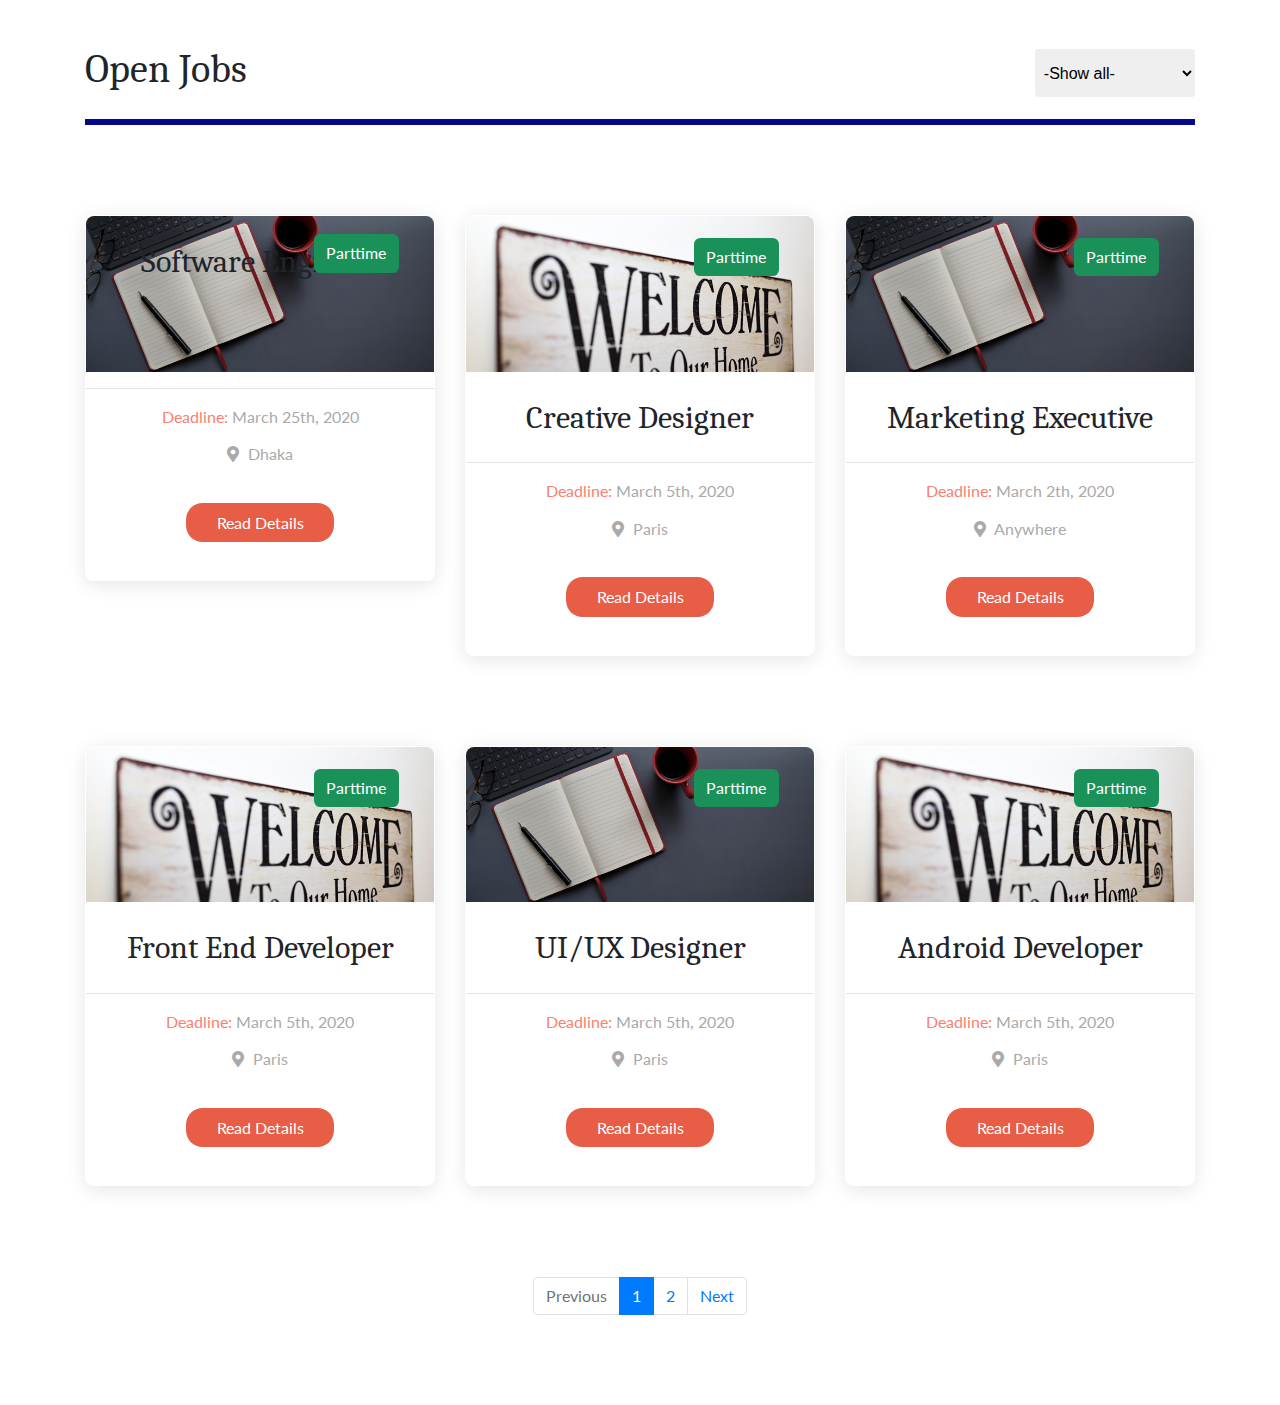
==== commit 74acdea3: "feedback improvement ongoing" ====
--- a/v0.02/index.html
+++ b/v0.02/index.html
@@ -37,10 +37,9 @@
                         <div class="my-card card-1">
                             <div class="banner">
                                 <span class="job-nature">Parttime</span>
-                            </div>
-                            <div class="job-header">
-                                <!-- <i class="fab fa-adn"></i> -->
-                                <h2 class="title">Software Engineer</h2>
+                                <div class="job-header">
+                                    <h2 class="title">Software Engineer</h2>
+                                </div>
                             </div>
                             <hr>
                             <div class="job-description">
--- a/v0.02/style.css
+++ b/v0.02/style.css
@@ -82,13 +82,6 @@
 
 .job-header {}
 
-.job-header i {
-    font-size: 3vw;
-    display: block;
-    text-align: center;
-    color: #47db96;
-}
-
 .job-header .title {
     /* display: block; */
     text-align: center;
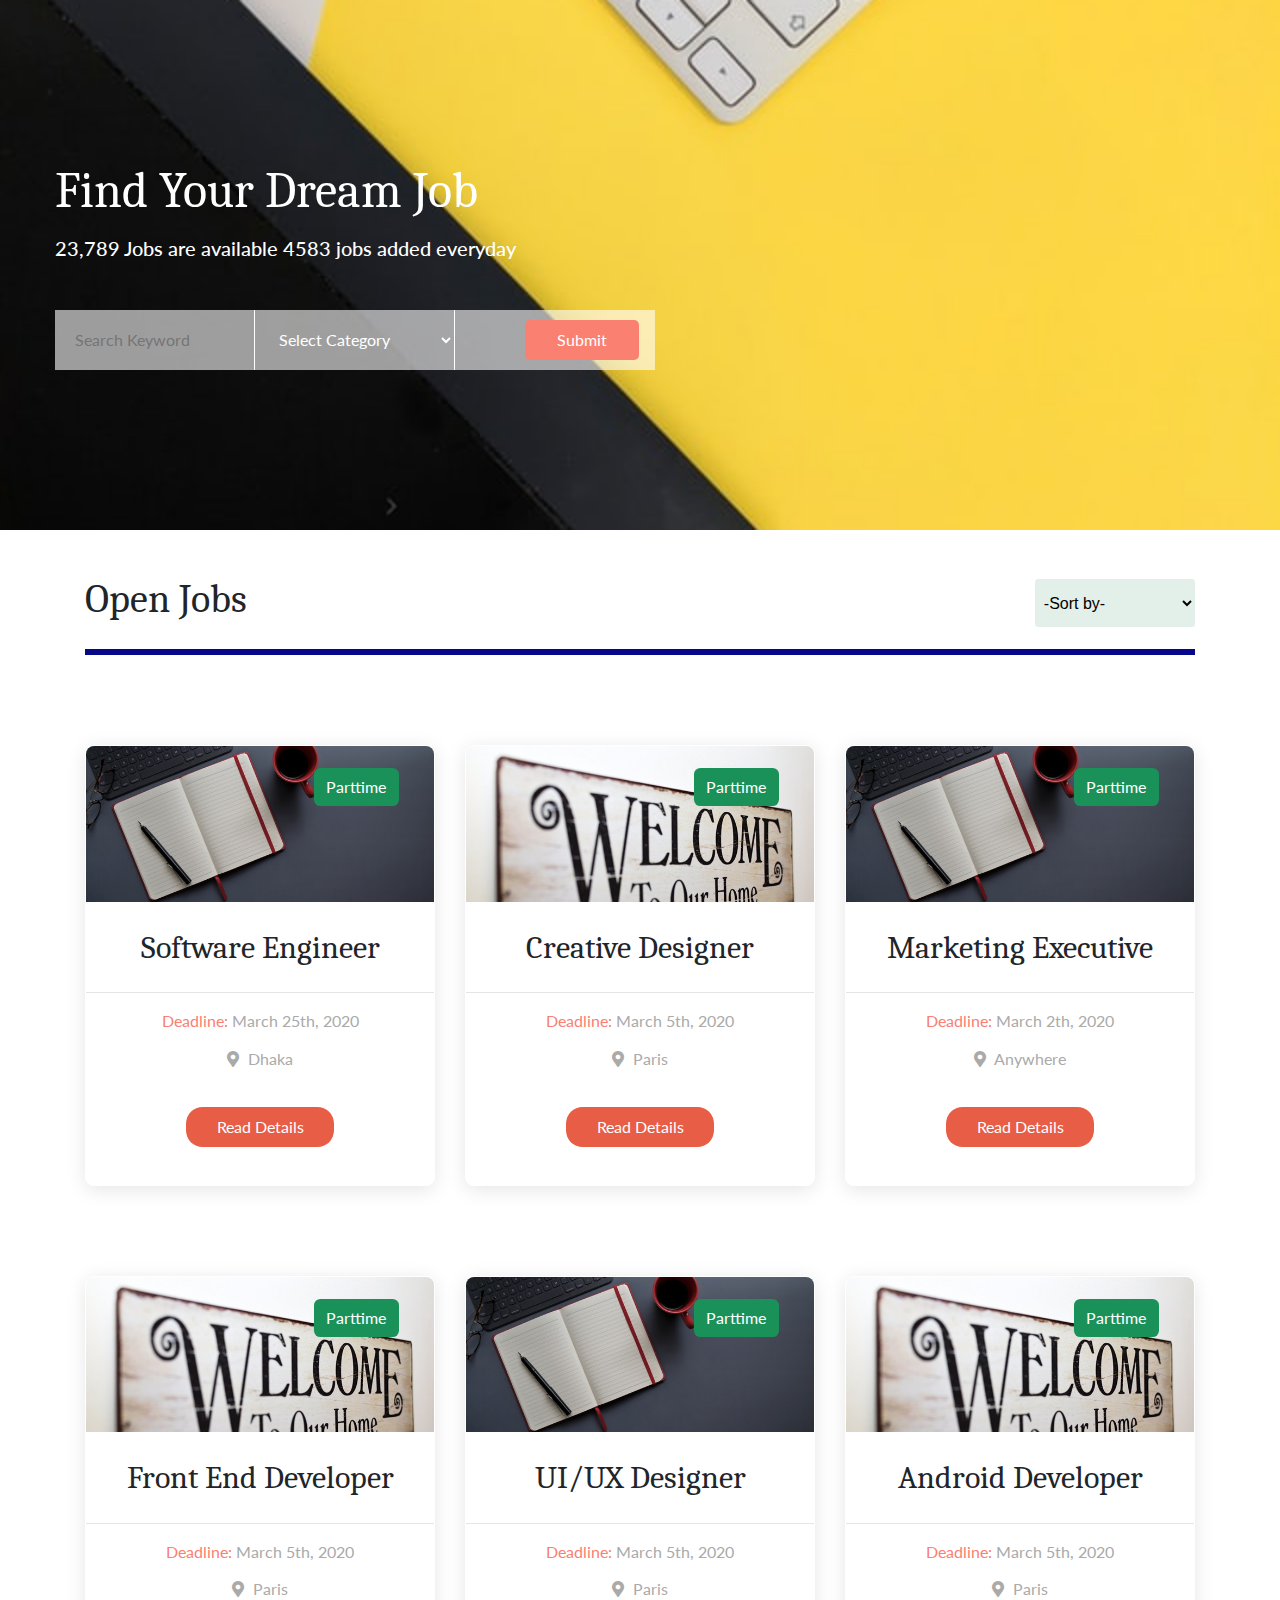
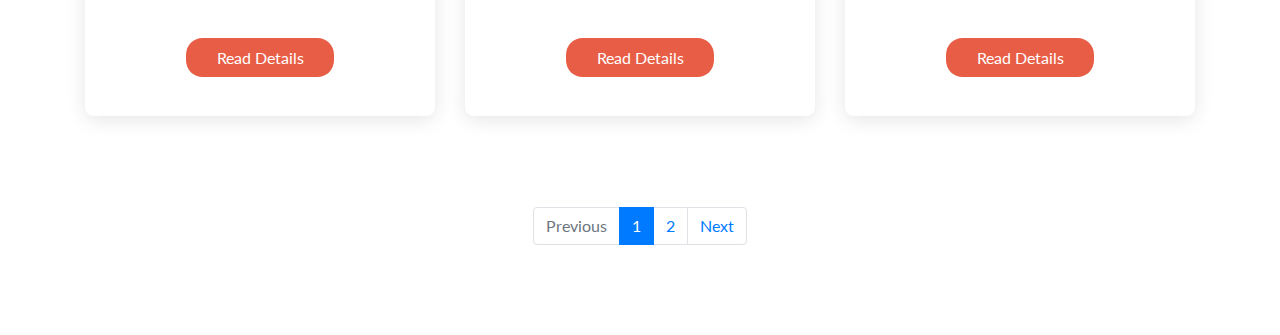
==== commit b5624a16: "Search section partially done" ====
--- a/v0.02/index.html
+++ b/v0.02/index.html
@@ -12,9 +12,48 @@
 
 <body>
 
-    <div class="overlay-search-wrapper">
-
-    </div>
+    <!-- Overlay Search Section Start -->
+    <section class="overlay-search-wrapper">
+        <div class="bg-style"></div>
+        <div class="search-content-wrapper">
+            <div class="row">
+                <div class="search-content">
+                    <div class="text-column">
+                        <h1 class="title">Find Your Dream Job</h1>
+                        <p class="sub-title">23,789 Jobs are available 4583 jobs added everyday</p>
+                        <div class="searchbar-container">
+                            <form action="#">
+                                <div class="row custom-row">
+                                    <div class="col-12 col-sm-12 col-md-4 col-lg-4 col-xl-4 custom-col">
+                                        <div class="search-1">
+                                            <input type="text" placeholder="Search Keyword">
+
+                                        </div>
+                                    </div>
+                                    <div class="col-12 col-sm-12 col-md-4 col-lg-4 col-xl-4 custom-col">
+                                        <div class="search-2">
+                                            <select name="category-select" id="category">
+                                                <option value="Select Category" selected>Select Category</option>
+                                                <option value="design">Parttime</option>
+                                                <option value="development">Fulltime</option>
+                                                <option value="marketing">Remote</option>
+                                            </select>
+                                        </div>
+                                    </div>
+                                    <div class="col-12 col-sm-12 col-md-4 col-lg-4 col-xl-4 custom-col">
+                                        <div class="search-3">
+                                            <button type="submit" class="submit-btn"><span>Submit</span></button>
+                                        </div>
+                                    </div>
+                                </div>
+                            </form>
+                        </div>
+                    </div>
+                </div>
+            </div>
+        </div>
+    </section>
+
 
     <!-- Open Jobs and Card Section Start -->
 
@@ -24,10 +63,10 @@
                 <h1 class="heading">Open Jobs</h1>
                 <div class="right-dropdown">
                     <select name="dropdown" id="dropdown">
-                        <option value="-Show-All" selected>-Show all-</option>
-                        <option value="design">Parttime</option>
-                        <option value="development">Fulltime</option>
-                        <option value="marketing">Remote</option>
+                        <option value="-Show-All" selected>-Sort by-</option>
+                        <option value="parttime">Parttime</option>
+                        <option value="fulltime">Fulltime</option>
+                        <option value="remote">Remote</option>
                     </select>
                 </div>
             </div>
@@ -37,10 +76,11 @@
                         <div class="my-card card-1">
                             <div class="banner">
                                 <span class="job-nature">Parttime</span>
-                                <div class="job-header">
-                                    <h2 class="title">Software Engineer</h2>
-                                </div>
-                            </div>
+                            </div>
+                            <div class="job-header">
+                                <h2 class="title">Software Engineer</h2>
+                            </div>
+
                             <hr>
                             <div class="job-description">
                                 <p><span class="deadline">Deadline:</span> March 25th, 2020</p>
--- a/v0.02/style.css
+++ b/v0.02/style.css
@@ -6,6 +6,104 @@
     font-family: 'Lato', sans-serif;
     font-size: 16px;
     line-height: 1.5rem;
+}
+
+.overlay-search-wrapper {
+    background-image: url(./resources/image/search-img-1.jpg);
+    background-size: cover;
+    background-repeat: no-repeat;
+    background-position: center;
+    position: relative;
+    /* height: 80vh; */
+}
+
+.overlay-search-wrapper > .bg-style {
+    background-color: transparent;
+    /* background-image: linear-gradient(270deg,rgba(0,2,24,0) 0%,#000218 100%); */
+    opacity: 1;
+    transition: background 0.3s, border-radius 0.3s, opacity 0.3s;
+}
+
+.bg-style {
+    position: absolute;
+    top: 0;
+    left: 0;
+    width: 100%;
+    height: 100%;
+}
+
+.search-content-wrapper {
+    min-height: 530px;
+    max-width: 1140px;
+    margin: 0 auto;
+    display: flex;
+    /* justify-content: center; */
+    align-items: center;
+}
+
+.search-content {} /*Style to be added outside of text-column*/ 
+
+.text-column {
+    color: #fff;
+}
+
+.text-column .title {
+    font-family: 'Caladea', serif;
+    font-size: 50px;
+    margin-bottom: 15px;
+}
+
+.text-column .sub-title {
+    font-size: 20px;
+    font-weight: 500;
+    margin-bottom: 50px;
+}
+
+.custom-col {
+    padding: 0;
+}
+
+.custom-row {
+    margin: 0;
+}
+
+.searchbar-container {
+    
+}
+
+.searchbar-container input, .searchbar-container select{
+    height: 60px;
+    width: 200px;
+    border: 0;
+    border-right: 1px solid #fff;
+    background-color: rgba(255, 255, 255, 0.6);
+    color: #fff; 
+    padding-left: 20px;
+}
+
+.searchbar-container .search-1 {
+    
+} 
+
+.searchbar-container .search-2 {
+
+}
+
+.searchbar-container .search-3 {
+    width: 200px;
+    background-color: rgba(255, 255, 255, 0.6);
+    height: 60px;
+    display: flex;
+    align-items: center;
+    padding-left: 70px;
+}
+
+.searchbar-container .search-3  button {
+    background-color: salmon;
+    border: 0;
+    padding: 0.5rem 2rem; 
+    border-radius: 0.3rem; 
+    color: #fff;
 }
 
 .open-jobs-wrapper {
@@ -31,6 +129,7 @@
     font-size: 1rem;
     font-family: 'Montserrat', sans-serif;
     border: none;
+    background-color: #e3f0ea;
 }
 
 .my-card {
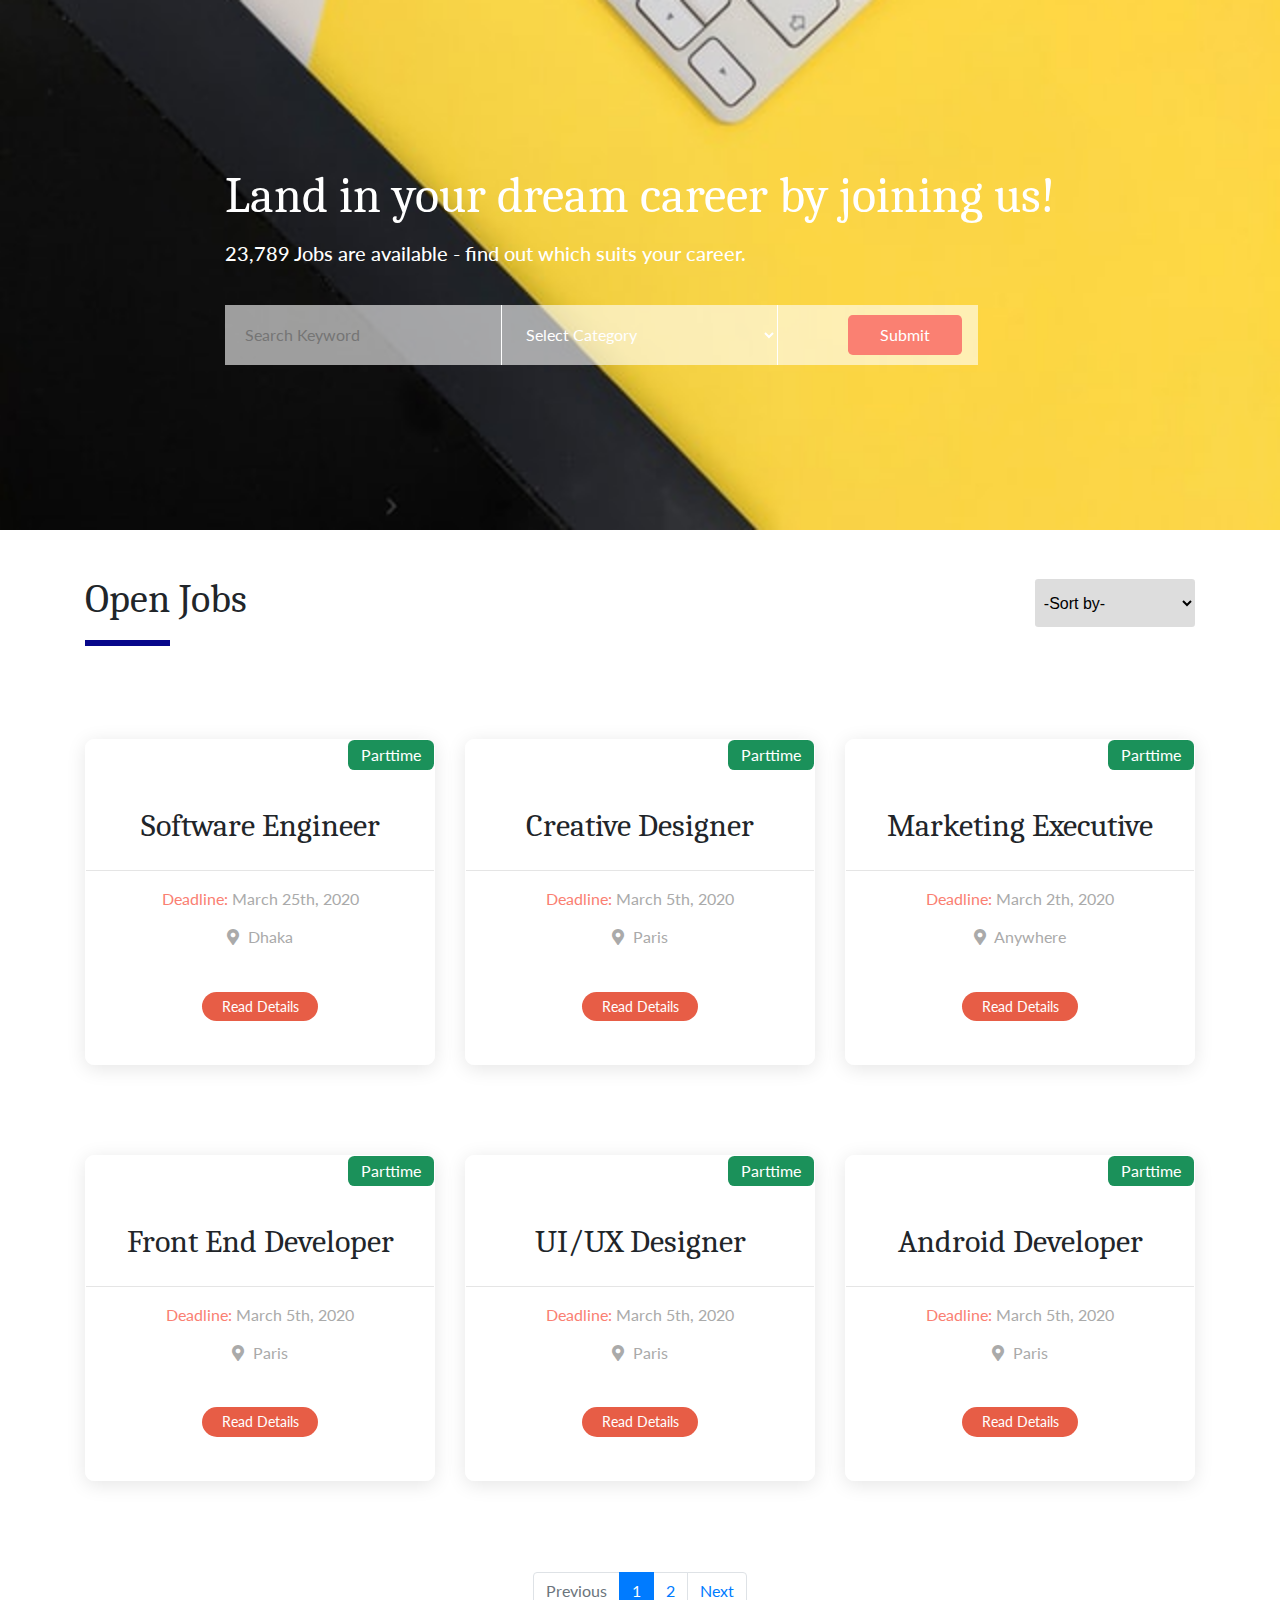
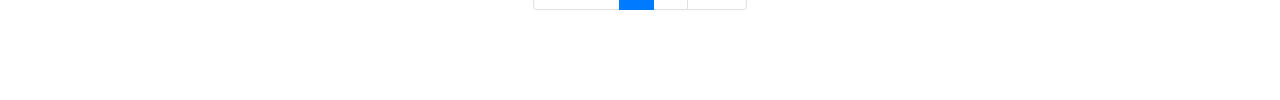
==== commit 3a56fa44: "searchbar and sami vai revision done" ====
--- a/v0.02/index.html
+++ b/v0.02/index.html
@@ -19,8 +19,8 @@
             <div class="row">
                 <div class="search-content">
                     <div class="text-column">
-                        <h1 class="title">Find Your Dream Job</h1>
-                        <p class="sub-title">23,789 Jobs are available 4583 jobs added everyday</p>
+                        <h1 class="title">Land in your dream career by joining us!</h1>
+                        <p class="sub-title">23,789 Jobs are available - find out which suits your career.</p>
                         <div class="searchbar-container">
                             <form action="#">
                                 <div class="row custom-row">
@@ -60,7 +60,7 @@
     <div class="open-jobs-wrapper">
         <div class="container">
             <div class="open-job-header">
-                <h1 class="heading">Open Jobs</h1>
+                <h1 class="heading"><span>Open</span> Jobs</h1>
                 <div class="right-dropdown">
                     <select name="dropdown" id="dropdown">
                         <option value="-Show-All" selected>-Sort by-</option>
@@ -74,9 +74,9 @@
                 <div class="row">
                     <div class="col-12 col-sm-6 col-md-6 col-lg-4 col-xl-4">
                         <div class="my-card card-1">
-                            <div class="banner">
-                                <span class="job-nature">Parttime</span>
-                            </div>
+                            <!-- <div class="banner"> -->
+                                <span class="job-nature">Parttime</span>
+                            <!-- </div> -->
                             <div class="job-header">
                                 <h2 class="title">Software Engineer</h2>
                             </div>
@@ -87,6 +87,7 @@
                                 <p class="location"><i class="fas fa-map-marker-alt"></i>Dhaka</p>
                             </div>
                             <div class="button-block">
+                                <!-- <span>Posted: March 15, 2020</span> -->
                                 <a href="./details.html" class="button">Read Details</a>
                             </div>
                         </div>
@@ -94,9 +95,9 @@
 
                     <div class="col-12 col-sm-6 col-md-6 col-lg-4 col-xl-4">
                         <div class="my-card card-2">
-                            <div class="banner">
-                                <span class="job-nature">Parttime</span>
-                            </div>
+                            <!-- <div class="banner"> -->
+                                <span class="job-nature">Parttime</span>
+                            <!-- </div> -->
                             <div class="job-header">
 
                                 <!-- <i class="fab fa-algolia"></i> -->
@@ -114,9 +115,9 @@
                     </div>
                     <div class="col-12 col-sm-6 col-md-6 col-lg-4 col-xl-4">
                         <div class="my-card card-3">
-                            <div class="banner">
-                                <span class="job-nature">Parttime</span>
-                            </div>
+                            <!-- <div class="banner"> -->
+                                <span class="job-nature">Parttime</span>
+                            <!-- </div> -->
                             <div class="job-header">
 
                                 <!-- <i class="fab fa-adn"></i> -->
@@ -134,9 +135,9 @@
                     </div>
                     <div class="col-12 col-sm-6 col-md-6 col-lg-4 col-xl-4">
                         <div class="my-card card-4">
-                            <div class="banner">
-                                <span class="job-nature">Parttime</span>
-                            </div>
+                            <!-- <div class="banner"> -->
+                                <span class="job-nature">Parttime</span>
+                            <!-- </div> -->
                             <div class="job-header">
 
                                 <h2 class="title">Front End Developer</h2>
@@ -154,9 +155,9 @@
 
                     <div class="col-12 col-sm-6 col-md-6 col-lg-4 col-xl-4">
                         <div class="my-card card-5">
-                            <div class="banner">
-                                <span class="job-nature">Parttime</span>
-                            </div>
+                            <!-- <div class="banner"> -->
+                                <span class="job-nature">Parttime</span>
+                            <!-- </div> -->
                             <div class="job-header">
 
                                 <!-- <i class="fab fa-airbnb"></i> -->
@@ -175,9 +176,9 @@
 
                     <div class="col-12 col-sm-6 col-md-6 col-lg-4 col-xl-4">
                         <div class="my-card card-6">
-                            <div class="banner">
-                                <span class="job-nature">Parttime</span>
-                            </div>
+                            <!-- <div class="banner"> -->
+                                <span class="job-nature">Parttime</span>
+                            <!-- </div> -->
                             <div class="job-header">
 
                                 <!-- <i class="fab fa-airbnb"></i> -->
@@ -196,9 +197,9 @@
 
                     <div class="col-12 col-sm-6 col-md-6 col-lg-4 col-xl-4">
                         <div class="my-card card-6">
-                            <div class="banner">
-                                <span class="job-nature">Parttime</span>
-                            </div>
+                            <!-- <div class="banner"> -->
+                                <span class="job-nature">Parttime</span>
+                            <!-- </div> -->
                             <div class="job-header">
 
                                 <!-- <i class="fab fa-airbnb"></i> -->
--- a/v0.02/style.css
+++ b/v0.02/style.css
@@ -37,7 +37,7 @@
     max-width: 1140px;
     margin: 0 auto;
     display: flex;
-    /* justify-content: center; */
+    justify-content: center;
     align-items: center;
 }
 
@@ -56,7 +56,7 @@
 .text-column .sub-title {
     font-size: 20px;
     font-weight: 500;
-    margin-bottom: 50px;
+    margin-bottom: 40px;
 }
 
 .custom-col {
@@ -73,7 +73,7 @@
 
 .searchbar-container input, .searchbar-container select{
     height: 60px;
-    width: 200px;
+    width: 100%;
     border: 0;
     border-right: 1px solid #fff;
     background-color: rgba(255, 255, 255, 0.6);
@@ -115,10 +115,14 @@
     font-family: 'Caladea', serif;
     margin-bottom: 10vh;
     padding-bottom: 2vh;
-    border-bottom: 0.7vh solid rgb(7, 7, 138);
     display: flex;
     justify-content: space-between;
     align-items: center;
+}
+
+.open-jobs-wrapper .open-job-header .heading span {
+    border-bottom: 0.7vh solid rgb(7, 7, 138);
+    padding-bottom: 2vh;
 }
 
 .right-dropdown #dropdown {
@@ -129,7 +133,7 @@
     font-size: 1rem;
     font-family: 'Montserrat', sans-serif;
     border: none;
-    background-color: #e3f0ea;
+    background-color: #ddd;
 }
 
 .my-card {
@@ -231,4 +235,24 @@
 .center-content {
     display: flex;
     justify-content: center;
+}
+
+.my-card .job-nature{
+    top: 0;
+    right: 0;
+    padding: 0.2rem 0.8rem;
+}
+
+.my-card .job-header .title {
+    margin-top: 40px;
+    /* margin-left: -30px; */
+}
+
+.button-block span {
+    color: #aaa;
+}
+
+.button-block .button {
+    padding: 0.5vw 1.5vw;
+    font-size: 14px;
 }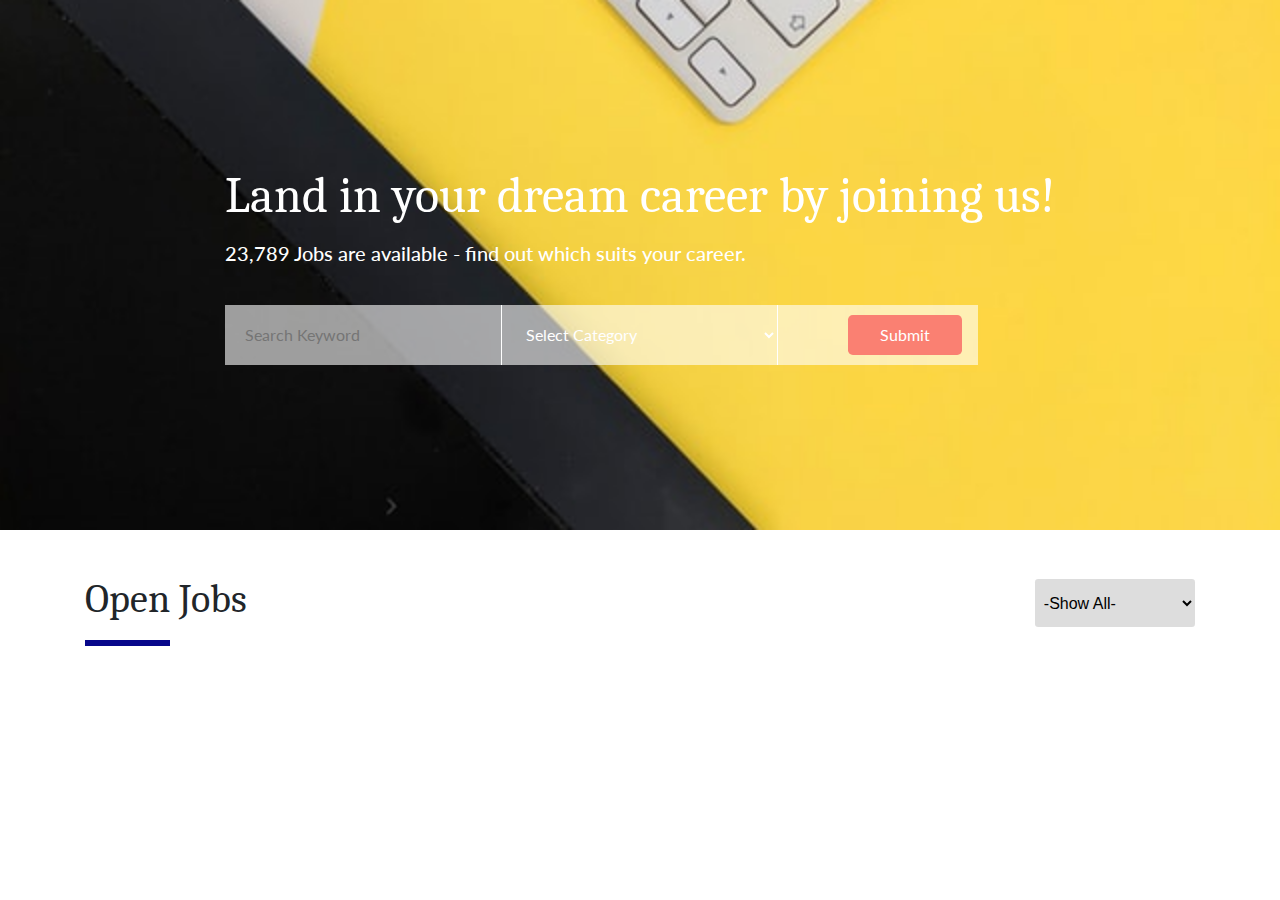
==== commit 5fafa552: "added sortout filters - landing page blank jobs bug need to fix" ====
--- a/v0.02/index.html
+++ b/v0.02/index.html
@@ -34,9 +34,9 @@
                                         <div class="search-2">
                                             <select name="category-select" id="category">
                                                 <option value="Select Category" selected>Select Category</option>
-                                                <option value="design">Parttime</option>
-                                                <option value="development">Fulltime</option>
-                                                <option value="marketing">Remote</option>
+                                                <option value="design">Design</option>
+                                                <option value="development">Development</option>
+                                                <option value="marketing">Marketing</option>
                                             </select>
                                         </div>
                                     </div>
@@ -63,19 +63,19 @@
                 <h1 class="heading"><span>Open</span> Jobs</h1>
                 <div class="right-dropdown">
                     <select name="dropdown" id="dropdown">
-                        <option value="-Show-All" selected>-Sort by-</option>
-                        <option value="parttime">Parttime</option>
-                        <option value="fulltime">Fulltime</option>
-                        <option value="remote">Remote</option>
+                        <option value="-Show-All" selected onclick="filterSelection('all')">-Show All-</option>
+                        <option value="parttime" onclick="filterSelection('parttime')">Parttime</option>
+                        <option value="fulltime" onclick="filterSelection('fulltime')">Fulltime</option>
+                        <option value="remote" onclick="filterSelection('remote')">Remote</option>
                     </select>
                 </div>
             </div>
             <div id="page">
                 <div class="row">
-                    <div class="col-12 col-sm-6 col-md-6 col-lg-4 col-xl-4">
-                        <div class="my-card card-1">
-                            <!-- <div class="banner"> -->
-                                <span class="job-nature">Parttime</span>
+                    <div class="col-12 col-sm-6 col-md-6 col-lg-4 col-xl-4 filterDiv fulltime">
+                        <div class="my-card card-1 ">
+                            <!-- <div class="banner"> -->
+                            <span class="job-nature">Fulltime</span>
                             <!-- </div> -->
                             <div class="job-header">
                                 <h2 class="title">Software Engineer</h2>
@@ -93,10 +93,10 @@
                         </div>
                     </div>
 
-                    <div class="col-12 col-sm-6 col-md-6 col-lg-4 col-xl-4">
-                        <div class="my-card card-2">
-                            <!-- <div class="banner"> -->
-                                <span class="job-nature">Parttime</span>
+                    <div class="col-12 col-sm-6 col-md-6 col-lg-4 col-xl-4 filterDiv parttime">
+                        <div class="my-card card-2 ">
+                            <!-- <div class="banner"> -->
+                            <span class="job-nature">Parttime</span>
                             <!-- </div> -->
                             <div class="job-header">
 
@@ -113,10 +113,10 @@
                             </div>
                         </div>
                     </div>
-                    <div class="col-12 col-sm-6 col-md-6 col-lg-4 col-xl-4">
-                        <div class="my-card card-3">
-                            <!-- <div class="banner"> -->
-                                <span class="job-nature">Parttime</span>
+                    <div class="col-12 col-sm-6 col-md-6 col-lg-4 col-xl-4 filterDiv fulltime">
+                        <div class="my-card card-3 ">
+                            <!-- <div class="banner"> -->
+                            <span class="job-nature">Fulltime</span>
                             <!-- </div> -->
                             <div class="job-header">
 
@@ -133,10 +133,10 @@
                             </div>
                         </div>
                     </div>
-                    <div class="col-12 col-sm-6 col-md-6 col-lg-4 col-xl-4">
-                        <div class="my-card card-4">
-                            <!-- <div class="banner"> -->
-                                <span class="job-nature">Parttime</span>
+                    <div class="col-12 col-sm-6 col-md-6 col-lg-4 col-xl-4 filterDiv parttime">
+                        <div class="my-card card-4 ">
+                            <!-- <div class="banner"> -->
+                            <span class="job-nature">Parttime</span>
                             <!-- </div> -->
                             <div class="job-header">
 
@@ -153,10 +153,10 @@
                         </div>
                     </div>
 
-                    <div class="col-12 col-sm-6 col-md-6 col-lg-4 col-xl-4">
-                        <div class="my-card card-5">
-                            <!-- <div class="banner"> -->
-                                <span class="job-nature">Parttime</span>
+                    <div class="col-12 col-sm-6 col-md-6 col-lg-4 col-xl-4 filterDiv remote">
+                        <div class="my-card card-5 ">
+                            <!-- <div class="banner"> -->
+                            <span class="job-nature">Remote</span>
                             <!-- </div> -->
                             <div class="job-header">
 
@@ -174,10 +174,10 @@
                         </div>
                     </div>
 
-                    <div class="col-12 col-sm-6 col-md-6 col-lg-4 col-xl-4">
-                        <div class="my-card card-6">
-                            <!-- <div class="banner"> -->
-                                <span class="job-nature">Parttime</span>
+                    <div class="col-12 col-sm-6 col-md-6 col-lg-4 col-xl-4 filterDiv parttime">
+                        <div class="my-card card-6 ">
+                            <!-- <div class="banner"> -->
+                            <span class="job-nature">Parttime</span>
                             <!-- </div> -->
                             <div class="job-header">
 
@@ -195,10 +195,10 @@
                         </div>
                     </div>
 
-                    <div class="col-12 col-sm-6 col-md-6 col-lg-4 col-xl-4">
-                        <div class="my-card card-6">
-                            <!-- <div class="banner"> -->
-                                <span class="job-nature">Parttime</span>
+                    <div class="col-12 col-sm-6 col-md-6 col-lg-4 col-xl-4 filterDiv fulltime">
+                        <div class="my-card card-6 ">
+                            <!-- <div class="banner"> -->
+                            <span class="job-nature">Fulltime</span>
                             <!-- </div> -->
                             <div class="job-header">
 
@@ -242,7 +242,8 @@
     <!-- jQuery first, then Popper.js, then Bootstrap JS -->
     <script src="./resources/bootstrap/jquery.min.js"></script>
     <script src="./resources/bootstrap/bootstrap.min.js"></script>
-    <script src="./script.js"></script>
+    <script src="./sortout.js"></script>
+    <!-- <script src="./pagination.js"></script> -->
 </body>
 
 </html>--- a/v0.02/style.css
+++ b/v0.02/style.css
@@ -1,5 +1,8 @@
 @import url('https://fonts.googleapis.com/css?family=Caladea|Lato&display=swap');
 
+/*=====================================
+Global Styles
+=======================================*/
 body {
     margin: 0;
     padding: 0;
@@ -7,6 +10,10 @@
     font-size: 16px;
     line-height: 1.5rem;
 }
+
+/*=====================================
+Top Search Section Styles
+=======================================*/
 
 .overlay-search-wrapper {
     background-image: url(./resources/image/search-img-1.jpg);
@@ -17,7 +24,7 @@
     /* height: 80vh; */
 }
 
-.overlay-search-wrapper > .bg-style {
+.overlay-search-wrapper>.bg-style {
     background-color: transparent;
     /* background-image: linear-gradient(270deg,rgba(0,2,24,0) 0%,#000218 100%); */
     opacity: 1;
@@ -41,7 +48,9 @@
     align-items: center;
 }
 
-.search-content {} /*Style to be added outside of text-column*/ 
+.search-content {}
+
+/*Style to be added outside of text-column*/
 
 .text-column {
     color: #fff;
@@ -67,27 +76,22 @@
     margin: 0;
 }
 
-.searchbar-container {
-    
-}
-
-.searchbar-container input, .searchbar-container select{
+.searchbar-container {}
+
+.searchbar-container input,
+.searchbar-container select {
     height: 60px;
     width: 100%;
     border: 0;
     border-right: 1px solid #fff;
     background-color: rgba(255, 255, 255, 0.6);
-    color: #fff; 
+    color: #fff;
     padding-left: 20px;
 }
 
-.searchbar-container .search-1 {
-    
-} 
-
-.searchbar-container .search-2 {
-
-}
+.searchbar-container .search-1 {}
+
+.searchbar-container .search-2 {}
 
 .searchbar-container .search-3 {
     width: 200px;
@@ -98,13 +102,17 @@
     padding-left: 70px;
 }
 
-.searchbar-container .search-3  button {
+.searchbar-container .search-3 button {
     background-color: salmon;
     border: 0;
-    padding: 0.5rem 2rem; 
-    border-radius: 0.3rem; 
-    color: #fff;
-}
+    padding: 0.5rem 2rem;
+    border-radius: 0.3rem;
+    color: #fff;
+}
+
+/*=====================================
+Open Jobs Section Styles Start
+=======================================*/
 
 .open-jobs-wrapper {
     margin-top: 5vh;
@@ -237,7 +245,7 @@
     justify-content: center;
 }
 
-.my-card .job-nature{
+.my-card .job-nature {
     top: 0;
     right: 0;
     padding: 0.2rem 0.8rem;
@@ -255,4 +263,15 @@
 .button-block .button {
     padding: 0.5vw 1.5vw;
     font-size: 14px;
+}
+
+/*=====================================
+Open jobs - Sortout/Filter based Styles
+=======================================*/
+.filterDiv {
+    display: none;
+}
+
+.showDivs {
+    display: block;
 }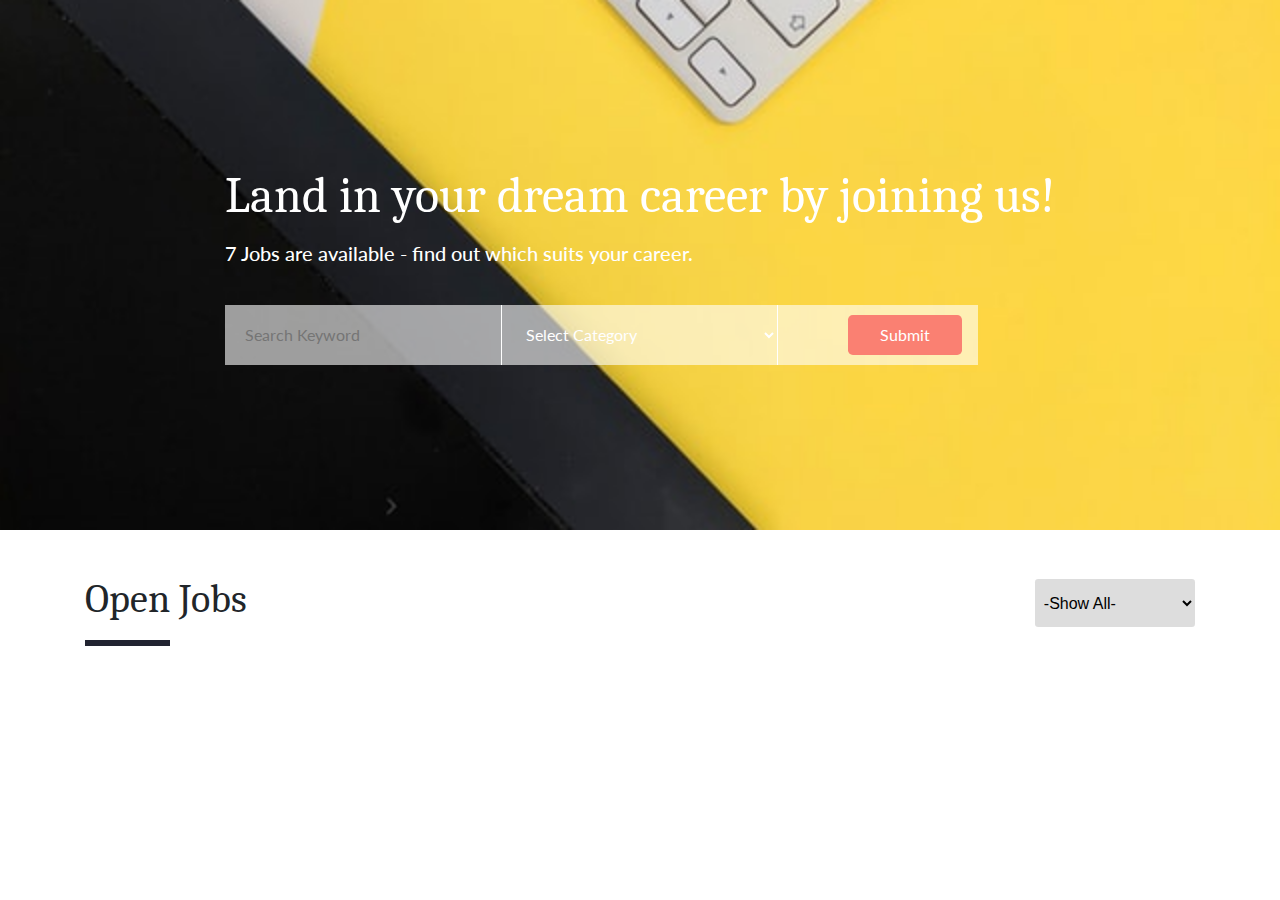
==== commit 41b22c26: "responsive issue fixed" ====
--- a/v0.02/index.html
+++ b/v0.02/index.html
@@ -15,40 +15,36 @@
     <!-- Overlay Search Section Start -->
     <section class="overlay-search-wrapper">
         <div class="bg-style"></div>
-        <div class="search-content-wrapper">
-            <div class="row">
-                <div class="search-content">
-                    <div class="text-column">
-                        <h1 class="title">Land in your dream career by joining us!</h1>
-                        <p class="sub-title">23,789 Jobs are available - find out which suits your career.</p>
-                        <div class="searchbar-container">
-                            <form action="#">
-                                <div class="row custom-row">
-                                    <div class="col-12 col-sm-12 col-md-4 col-lg-4 col-xl-4 custom-col">
-                                        <div class="search-1">
-                                            <input type="text" placeholder="Search Keyword">
-
-                                        </div>
-                                    </div>
-                                    <div class="col-12 col-sm-12 col-md-4 col-lg-4 col-xl-4 custom-col">
-                                        <div class="search-2">
-                                            <select name="category-select" id="category">
-                                                <option value="Select Category" selected>Select Category</option>
-                                                <option value="design">Design</option>
-                                                <option value="development">Development</option>
-                                                <option value="marketing">Marketing</option>
-                                            </select>
-                                        </div>
-                                    </div>
-                                    <div class="col-12 col-sm-12 col-md-4 col-lg-4 col-xl-4 custom-col">
-                                        <div class="search-3">
-                                            <button type="submit" class="submit-btn"><span>Submit</span></button>
-                                        </div>
-                                    </div>
+        <div class="search-content-wrapper container">
+            <div class="search-content">
+                <h1 class="title">Land in your dream career by joining us!</h1>
+                <p class="sub-title">7 Jobs are available - find out which suits your career.</p>
+                <div class="searchbar-container">
+                    <form action="#">
+                        <div class="row custom-row">
+                            <div class="col-12 col-sm-10 col-md-4 col-lg-4 col-xl-4 custom-col">
+                                <div class="search-1">
+                                    <input type="text" placeholder="Search Keyword">
+
                                 </div>
-                            </form>
-                        </div>
-                    </div>
+                            </div>
+                            <div class="col-12 col-sm-10 col-md-4 col-lg-4 col-xl-4 custom-col">
+                                <div class="search-2">
+                                    <select name="category-select" id="category">
+                                        <option value="Select Category" selected>Select Category</option>
+                                        <option value="design">Design</option>
+                                        <option value="development">Development</option>
+                                        <option value="marketing">Marketing</option>
+                                    </select>
+                                </div>
+                            </div>
+                            <div class="col-12 col-sm-10 col-md-4 col-lg-4 col-xl-4 custom-col">
+                                <div class="search-3">
+                                    <button type="submit" class="submit-btn"><span>Submit</span></button>
+                                </div>
+                            </div>
+                        </div>
+                    </form>
                 </div>
             </div>
         </div>
@@ -78,7 +74,7 @@
                             <span class="job-nature">Fulltime</span>
                             <!-- </div> -->
                             <div class="job-header">
-                                <h2 class="title">Software Engineer</h2>
+                                <h2 class="title">Software Development Manager</h2>
                             </div>
 
                             <hr>
@@ -87,7 +83,6 @@
                                 <p class="location"><i class="fas fa-map-marker-alt"></i>Dhaka</p>
                             </div>
                             <div class="button-block">
-                                <!-- <span>Posted: March 15, 2020</span> -->
                                 <a href="./details.html" class="button">Read Details</a>
                             </div>
                         </div>
--- a/v0.02/style.css
+++ b/v0.02/style.css
@@ -42,27 +42,25 @@
 .search-content-wrapper {
     min-height: 530px;
     max-width: 1140px;
-    margin: 0 auto;
     display: flex;
     justify-content: center;
     align-items: center;
 }
 
-.search-content {}
+.search-content {
+    color: #fff;
+}
 
 /*Style to be added outside of text-column*/
 
-.text-column {
-    color: #fff;
-}
-
-.text-column .title {
+
+.search-content .title {
     font-family: 'Caladea', serif;
     font-size: 50px;
     margin-bottom: 15px;
 }
 
-.text-column .sub-title {
+.search-content .sub-title {
     font-size: 20px;
     font-weight: 500;
     margin-bottom: 40px;
@@ -110,6 +108,25 @@
     color: #fff;
 }
 
+@media only screen and (max-width:768px) {
+
+    .searchbar-container input,
+    .searchbar-container select {
+        border: 0;
+        border-bottom: 1px solid #fff;
+    }
+
+    .searchbar-container .search-3 {
+        width: 200px;
+        height: 100px;
+        background-color: transparent;
+        display: flex;
+        align-items: center;
+        padding-left: 20px;
+    }
+
+}
+
 /*=====================================
 Open Jobs Section Styles Start
 =======================================*/
@@ -129,8 +146,9 @@
 }
 
 .open-jobs-wrapper .open-job-header .heading span {
-    border-bottom: 0.7vh solid rgb(7, 7, 138);
+    border-bottom: 0.7vh solid #212331;
     padding-bottom: 2vh;
+    /* border-bottom: 0.7vh solid #1b915a; */
 }
 
 .right-dropdown #dropdown {
@@ -144,10 +162,24 @@
     background-color: #ddd;
 }
 
+@media only screen and (max-width:400px) {
+    .open-jobs-wrapper .open-job-header {
+        display: block;
+    }
+
+    .open-jobs-wrapper .open-job-header .heading {
+        margin-bottom: 60px;
+    }
+
+    .right-dropdown #dropdown {
+        width: 100%;
+    }
+}
+
 .my-card {
     /* width: 30vw; */
     border-radius: 1vh;
-    border: 1px solid #fff;
+    border: 1px solid #aaa;
     margin-bottom: 10vh;
     box-shadow: 0 0.3vw 1.5vw 0 rgba(0, 0, 0, 0.1);
     /* box-shadow: 0 0.3vw 1.5vw 0 rgba(0, 0, 0, 0.19); */
@@ -177,7 +209,7 @@
 }
 
 .my-card p {
-    color: #aaa;
+    color: #98a3a5;
     margin: 0;
 }
 
@@ -187,8 +219,12 @@
     position: absolute;
     top: 5%;
     right: 10%;
-    background-color: #1b915a;
     border-radius: 0.5vw;
+    /* background-color: #1b915a; */
+
+    color: #1b915a;
+    font-weight: 900;
+
 }
 
 .job-header {}
@@ -197,14 +233,14 @@
     /* display: block; */
     text-align: center;
     margin: 0;
-    padding: 3vh 0 1vh 0;
+    padding: 4vh 0 2vh 0;
     font-family: 'Caladea', serif;
     font-weight: 400;
 }
 
 .job-description {
     text-align: center;
-    padding: 0 0 3vh 0;
+    padding: 0 0 2vh 0;
 }
 
 .job-description .deadline {
@@ -221,16 +257,17 @@
 
 .button-block {
     text-align: center;
-    margin: 2vh 0 5vh 0;
+    margin: 2vh 0 4vh 0;
 }
 
 .button {
-    padding: 0.8vw 2.4vw;
-    /* border: 1px solid rgb(71, 219, 150); */
-    color: #fff;
+    padding: 0.9vw 2.4vw;
+    /* border: 1px solid #000; */
     border-radius: 1.3vw;
-    background-color: #E75D46;
-
+    color: #fff;
+    /* background-color: #f36133; */
+    background-color: #d0581c;
+    font-weight: bold;
 }
 
 .button:hover {
